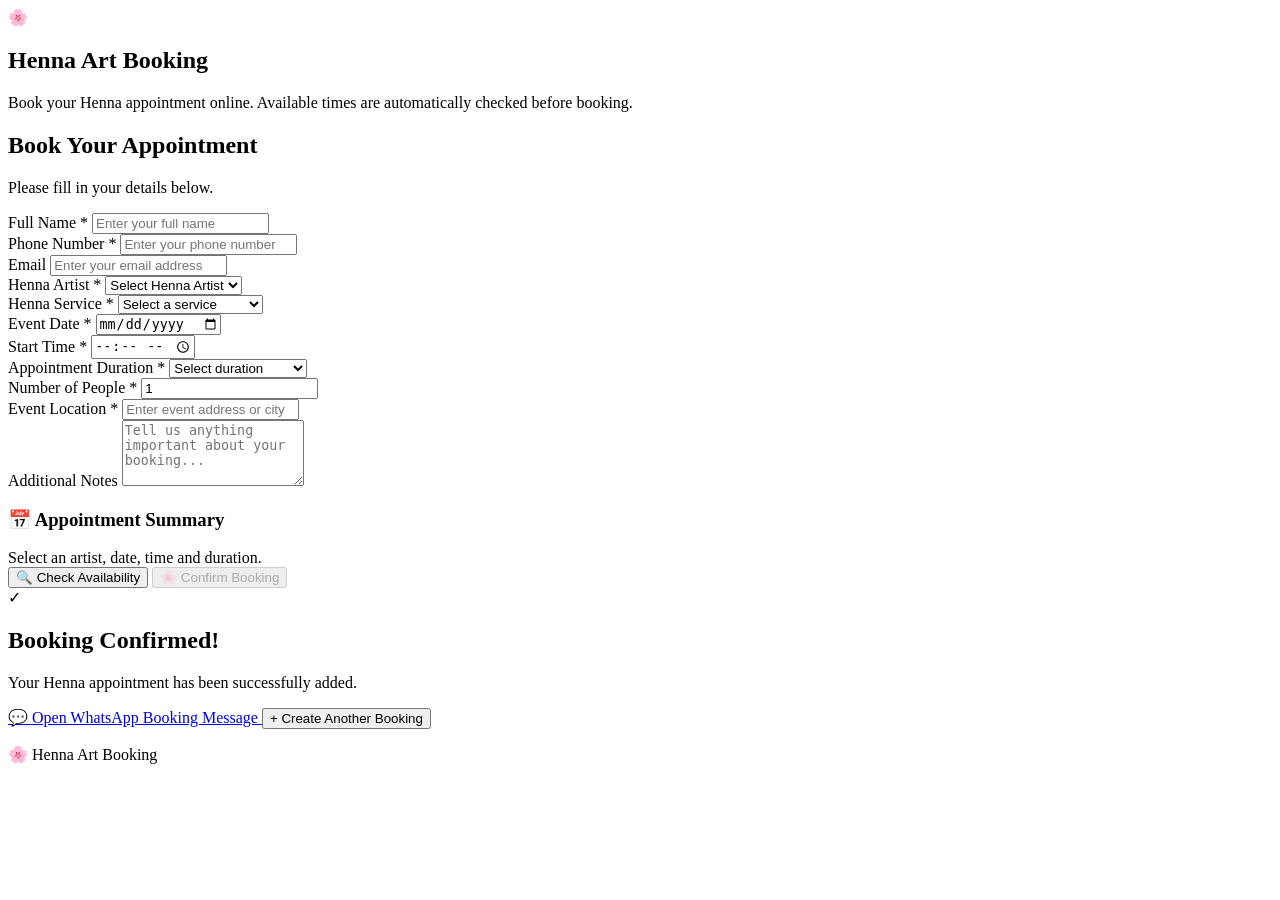
==== index.html @ d267db3a "Refactor index.html for Henna Art Booking Updated HTML structure and content for Henna Art Booking p" ====
<!doctype html>
<html lang="en">
    <head>
        <meta charset="UTF-8" />

        <meta name="viewport" content="width=device-width, initial-scale=1.0" />

        <title>Henna Art Booking</title>

        <link rel="stylesheet" href="style.css" />

        <link rel="preconnect" href="https://fonts.googleapis.com" />

        <link rel="preconnect" href="https://fonts.gstatic.com" crossorigin />

        <link
            href="https://fonts.googleapis.com/css2?family=Playfair+Display:wght@600;700&family=Poppins:wght@400;500;600;700&display=swap"
            rel="stylesheet"
        />
    </head>

    <body>
        <div class="page-background"></div>

        <main class="booking-page">
            <!-- HEADER -->
            <section class="hero">
                <div class="henna-icon">🌸</div>

                <h1>Henna Art Booking</h1>

                <p>Book your Henna appointment online. Available times are automatically checked before booking.</p>
            </section>

            <!-- BOOKING CARD -->
            <section class="booking-card">
                <div class="section-heading">
                    <h2>Book Your Appointment</h2>

                    <p>Please fill in your details below.</p>
                </div>

                <!-- STATUS MESSAGE -->
                <div id="statusMessage" class="status-message hidden"></div>

                <!-- BOOKING FORM -->
                <form id="bookingForm">
                    <!-- CUSTOMER NAME -->
                    <div class="form-group">
                        <label for="customerName"> Full Name <span>*</span> </label>

                        <input type="text" id="customerName" placeholder="Enter your full name" required />
                    </div>

                    <!-- PHONE -->
                    <div class="form-group">
                        <label for="phone"> Phone Number <span>*</span> </label>

                        <input type="tel" id="phone" placeholder="Enter your phone number" required />
                    </div>

                    <!-- EMAIL -->
                    <div class="form-group">
                        <label for="email"> Email </label>

                        <input type="email" id="email" placeholder="Enter your email address" />
                    </div>

                    <!-- ARTIST -->
                    <div class="form-group">
                        <label for="artist"> Henna Artist <span>*</span> </label>

                        <select id="artist" required>
                            <option value="">Select Henna Artist</option>

                            <option value="Nirali">Nirali</option>

                            <option value="Kaushika">Kaushika</option>
                        </select>
                    </div>

                    <!-- SERVICE -->
                    <div class="form-group">
                        <label for="service"> Henna Service <span>*</span> </label>

                        <select id="service" required>
                            <option value="">Select a service</option>

                            <option value="Bridal Henna">Bridal Henna</option>

                            <option value="Party Henna">Party Henna</option>

                            <option value="Engagement Henna">Engagement Henna</option>

                            <option value="Baby Shower Henna">Baby Shower Henna</option>

                            <option value="Festival Henna">Festival Henna</option>

                            <option value="Group Henna">Group Henna</option>

                            <option value="Other">Other</option>
                        </select>
                    </div>

                    <!-- DATE -->
                    <div class="form-group">
                        <label for="bookingDate"> Event Date <span>*</span> </label>

                        <input type="date" id="bookingDate" required />
                    </div>

                    <!-- START TIME -->
                    <div class="form-group">
                        <label for="startTime"> Start Time <span>*</span> </label>

                        <input type="time" id="startTime" required />
                    </div>

                    <!-- DURATION -->
                    <div class="form-group">
                        <label for="duration"> Appointment Duration <span>*</span> </label>

                        <select id="duration" required>
                            <option value="">Select duration</option>

                            <option value="1">1 Hour</option>

                            <option value="1.5">1 Hour 30 Minutes</option>

                            <option value="2">2 Hours</option>

                            <option value="2.5">2 Hours 30 Minutes</option>

                            <option value="3">3 Hours</option>

                            <option value="4">4 Hours</option>

                            <option value="5">5 Hours</option>

                            <option value="6">6 Hours</option>
                        </select>
                    </div>

                    <!-- NUMBER OF PEOPLE -->
                    <div class="form-group">
                        <label for="numberOfPeople"> Number of People <span>*</span> </label>

                        <input type="number" id="numberOfPeople" min="1" value="1" required />
                    </div>

                    <!-- LOCATION -->
                    <div class="form-group full-width">
                        <label for="location"> Event Location <span>*</span> </label>

                        <input type="text" id="location" placeholder="Enter event address or city" required />
                    </div>

                    <!-- NOTES -->
                    <div class="form-group full-width">
                        <label for="notes"> Additional Notes </label>

                        <textarea
                            id="notes"
                            rows="4"
                            placeholder="Tell us anything important about your booking..."
                        ></textarea>
                    </div>

                    <!-- SUMMARY -->
                    <div class="booking-summary full-width">
                        <h3>📅 Appointment Summary</h3>

                        <div id="summaryContent">Select an artist, date, time and duration.</div>
                    </div>

                    <!-- BUTTONS -->
                    <div class="button-area full-width">
                        <button type="button" id="checkAvailabilityBtn" class="secondary-button">
                            🔍 Check Availability
                        </button>

                        <button type="submit" id="confirmBookingBtn" class="primary-button" disabled>
                            🌸 Confirm Booking
                        </button>
                    </div>
                </form>
            </section>

            <!-- SUCCESS SECTION -->
            <section id="successCard" class="success-card hidden">
                <div class="success-icon">✓</div>

                <h2>Booking Confirmed!</h2>

                <p>Your Henna appointment has been successfully added.</p>

                <div id="bookingDetails" class="booking-details"></div>

                <a id="whatsappButton" href="#" target="_blank" class="whatsapp-button">
                    💬 Open WhatsApp Booking Message
                </a>

                <button id="newBookingBtn" class="secondary-button">+ Create Another Booking</button>
            </section>

            <footer>
                <p>🌸 Henna Art Booking</p>
            </footer>
        </main>

        <script src="app.js"></script>
    </body>
</html>
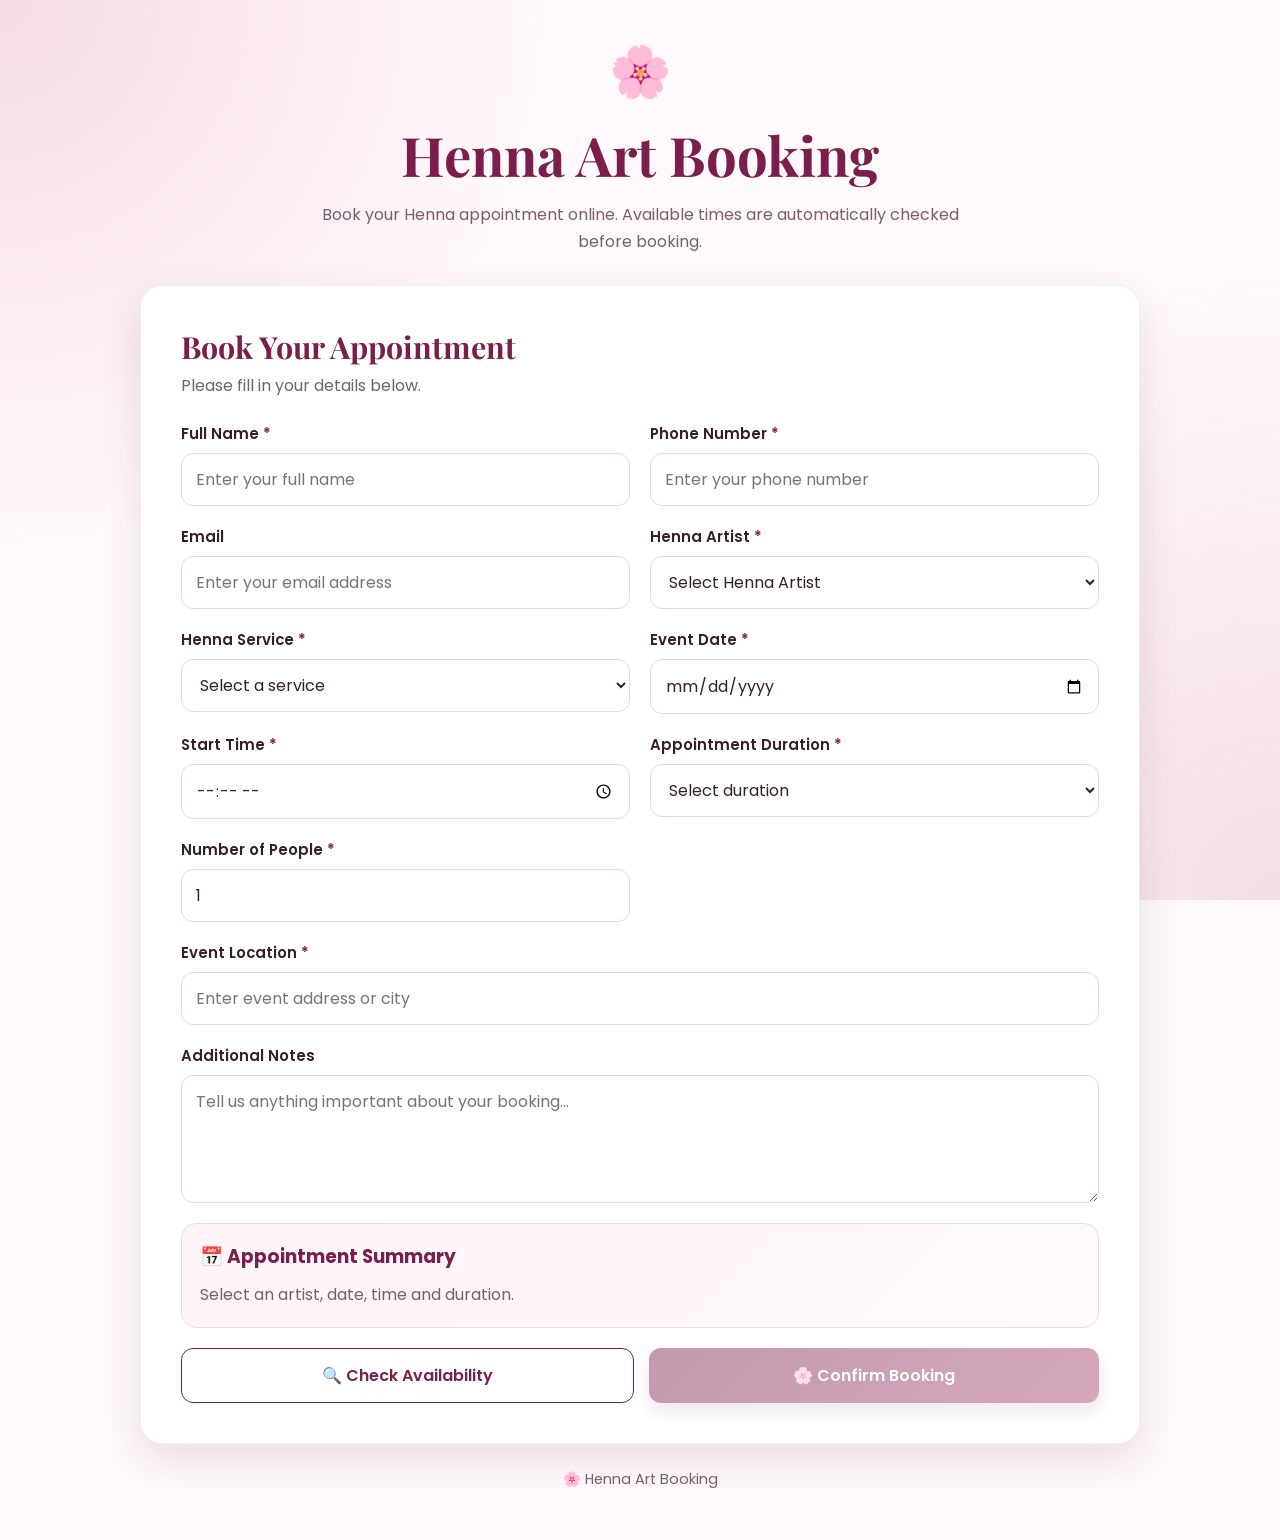
==== commit f8b04826: "Refactor index.html structure and content" ====
--- a/index.html
+++ b/index.html
@@ -1,213 +1,421 @@
+
 <!doctype html>
 <html lang="en">
-    <head>
-        <meta charset="UTF-8" />
-
-        <meta name="viewport" content="width=device-width, initial-scale=1.0" />
-
-        <title>Henna Art Booking</title>
-
-        <link rel="stylesheet" href="style.css" />
-
-        <link rel="preconnect" href="https://fonts.googleapis.com" />
-
-        <link rel="preconnect" href="https://fonts.gstatic.com" crossorigin />
-
-        <link
-            href="https://fonts.googleapis.com/css2?family=Playfair+Display:wght@600;700&family=Poppins:wght@400;500;600;700&display=swap"
-            rel="stylesheet"
-        />
-    </head>
-
-    <body>
-        <div class="page-background"></div>
-
-        <main class="booking-page">
-            <!-- HEADER -->
-            <section class="hero">
-                <div class="henna-icon">🌸</div>
-
-                <h1>Henna Art Booking</h1>
-
-                <p>Book your Henna appointment online. Available times are automatically checked before booking.</p>
-            </section>
-
-            <!-- BOOKING CARD -->
-            <section class="booking-card">
-                <div class="section-heading">
-                    <h2>Book Your Appointment</h2>
-
-                    <p>Please fill in your details below.</p>
+
+<head>
+    <meta charset="UTF-8">
+
+    <meta name="viewport"
+          content="width=device-width, initial-scale=1.0">
+
+    <title>Henna Art Booking</title>
+
+    <link rel="preconnect"
+          href="https://fonts.googleapis.com">
+
+    <link rel="preconnect"
+          href="https://fonts.gstatic.com"
+          crossorigin>
+
+    <link
+        href="https://fonts.googleapis.com/css2?family=Playfair+Display:wght@600;700&family=Poppins:wght@400;500;600;700&display=swap"
+        rel="stylesheet">
+
+    <link rel="stylesheet" href="style.css">
+</head>
+
+<body>
+
+<div class="page-background"></div>
+
+<main class="booking-page">
+
+    <!-- HEADER -->
+    <section class="hero">
+
+        <div class="henna-icon">🌸</div>
+
+        <h1>Henna Art Booking</h1>
+
+        <p>
+            Book your Henna appointment online.
+            Available times are automatically checked before booking.
+        </p>
+
+    </section>
+
+
+    <!-- BOOKING CARD -->
+    <section class="booking-card">
+
+        <div class="section-heading">
+
+            <h2>Book Your Appointment</h2>
+
+            <p>Please fill in your details below.</p>
+
+        </div>
+
+
+        <!-- STATUS -->
+        <div id="statusMessage"
+             class="status-message hidden">
+        </div>
+
+
+        <!-- BOOKING FORM -->
+        <form id="bookingForm">
+
+            <!-- CUSTOMER -->
+            <div class="form-group">
+
+                <label for="customerName">
+                    Full Name <span>*</span>
+                </label>
+
+                <input
+                    type="text"
+                    id="customerName"
+                    placeholder="Enter your full name"
+                    required>
+
+            </div>
+
+
+            <!-- PHONE -->
+            <div class="form-group">
+
+                <label for="phone">
+                    Phone Number <span>*</span>
+                </label>
+
+                <input
+                    type="tel"
+                    id="phone"
+                    placeholder="Enter your phone number"
+                    required>
+
+            </div>
+
+
+            <!-- EMAIL -->
+            <div class="form-group">
+
+                <label for="email">
+                    Email
+                </label>
+
+                <input
+                    type="email"
+                    id="email"
+                    placeholder="Enter your email address">
+
+            </div>
+
+
+            <!-- ARTIST -->
+            <div class="form-group">
+
+                <label for="artist">
+                    Henna Artist <span>*</span>
+                </label>
+
+                <select id="artist" required>
+
+                    <option value="">
+                        Select Henna Artist
+                    </option>
+
+                    <option value="Nirali">
+                        Nirali
+                    </option>
+
+                    <option value="Kaushika">
+                        Kaushika
+                    </option>
+
+                </select>
+
+            </div>
+
+
+            <!-- SERVICE -->
+            <div class="form-group">
+
+                <label for="service">
+                    Henna Service <span>*</span>
+                </label>
+
+                <select id="service" required>
+
+                    <option value="">
+                        Select a service
+                    </option>
+
+                    <option value="Bridal Henna">
+                        Bridal Henna
+                    </option>
+
+                    <option value="Party Henna">
+                        Party Henna
+                    </option>
+
+                    <option value="Engagement Henna">
+                        Engagement Henna
+                    </option>
+
+                    <option value="Baby Shower Henna">
+                        Baby Shower Henna
+                    </option>
+
+                    <option value="Festival Henna">
+                        Festival Henna
+                    </option>
+
+                    <option value="Group Henna">
+                        Group Henna
+                    </option>
+
+                    <option value="Other">
+                        Other
+                    </option>
+
+                </select>
+
+            </div>
+
+
+            <!-- DATE -->
+            <div class="form-group">
+
+                <label for="bookingDate">
+                    Event Date <span>*</span>
+                </label>
+
+                <input
+                    type="date"
+                    id="bookingDate"
+                    required>
+
+            </div>
+
+
+            <!-- START TIME -->
+            <div class="form-group">
+
+                <label for="startTime">
+                    Start Time <span>*</span>
+                </label>
+
+                <input
+                    type="time"
+                    id="startTime"
+                    required>
+
+            </div>
+
+
+            <!-- DURATION -->
+            <div class="form-group">
+
+                <label for="duration">
+                    Appointment Duration <span>*</span>
+                </label>
+
+                <select id="duration" required>
+
+                    <option value="">
+                        Select duration
+                    </option>
+
+                    <option value="1">
+                        1 Hour
+                    </option>
+
+                    <option value="1.5">
+                        1 Hour 30 Minutes
+                    </option>
+
+                    <option value="2">
+                        2 Hours
+                    </option>
+
+                    <option value="2.5">
+                        2 Hours 30 Minutes
+                    </option>
+
+                    <option value="3">
+                        3 Hours
+                    </option>
+
+                    <option value="4">
+                        4 Hours
+                    </option>
+
+                    <option value="5">
+                        5 Hours
+                    </option>
+
+                    <option value="6">
+                        6 Hours
+                    </option>
+
+                </select>
+
+            </div>
+
+
+            <!-- PEOPLE -->
+            <div class="form-group">
+
+                <label for="numberOfPeople">
+                    Number of People <span>*</span>
+                </label>
+
+                <input
+                    type="number"
+                    id="numberOfPeople"
+                    min="1"
+                    value="1"
+                    required>
+
+            </div>
+
+
+            <!-- LOCATION -->
+            <div class="form-group full-width">
+
+                <label for="location">
+                    Event Location <span>*</span>
+                </label>
+
+                <input
+                    type="text"
+                    id="location"
+                    placeholder="Enter event address or city"
+                    required>
+
+            </div>
+
+
+            <!-- NOTES -->
+            <div class="form-group full-width">
+
+                <label for="notes">
+                    Additional Notes
+                </label>
+
+                <textarea
+                    id="notes"
+                    rows="4"
+                    placeholder="Tell us anything important about your booking..."></textarea>
+
+            </div>
+
+
+            <!-- SUMMARY -->
+            <div class="booking-summary full-width">
+
+                <h3>
+                    📅 Appointment Summary
+                </h3>
+
+                <div id="summaryContent">
+                    Select an artist, date, time and duration.
                 </div>
 
-                <!-- STATUS MESSAGE -->
-                <div id="statusMessage" class="status-message hidden"></div>
-
-                <!-- BOOKING FORM -->
-                <form id="bookingForm">
-                    <!-- CUSTOMER NAME -->
-                    <div class="form-group">
-                        <label for="customerName"> Full Name <span>*</span> </label>
-
-                        <input type="text" id="customerName" placeholder="Enter your full name" required />
-                    </div>
-
-                    <!-- PHONE -->
-                    <div class="form-group">
-                        <label for="phone"> Phone Number <span>*</span> </label>
-
-                        <input type="tel" id="phone" placeholder="Enter your phone number" required />
-                    </div>
-
-                    <!-- EMAIL -->
-                    <div class="form-group">
-                        <label for="email"> Email </label>
-
-                        <input type="email" id="email" placeholder="Enter your email address" />
-                    </div>
-
-                    <!-- ARTIST -->
-                    <div class="form-group">
-                        <label for="artist"> Henna Artist <span>*</span> </label>
-
-                        <select id="artist" required>
-                            <option value="">Select Henna Artist</option>
-
-                            <option value="Nirali">Nirali</option>
-
-                            <option value="Kaushika">Kaushika</option>
-                        </select>
-                    </div>
-
-                    <!-- SERVICE -->
-                    <div class="form-group">
-                        <label for="service"> Henna Service <span>*</span> </label>
-
-                        <select id="service" required>
-                            <option value="">Select a service</option>
-
-                            <option value="Bridal Henna">Bridal Henna</option>
-
-                            <option value="Party Henna">Party Henna</option>
-
-                            <option value="Engagement Henna">Engagement Henna</option>
-
-                            <option value="Baby Shower Henna">Baby Shower Henna</option>
-
-                            <option value="Festival Henna">Festival Henna</option>
-
-                            <option value="Group Henna">Group Henna</option>
-
-                            <option value="Other">Other</option>
-                        </select>
-                    </div>
-
-                    <!-- DATE -->
-                    <div class="form-group">
-                        <label for="bookingDate"> Event Date <span>*</span> </label>
-
-                        <input type="date" id="bookingDate" required />
-                    </div>
-
-                    <!-- START TIME -->
-                    <div class="form-group">
-                        <label for="startTime"> Start Time <span>*</span> </label>
-
-                        <input type="time" id="startTime" required />
-                    </div>
-
-                    <!-- DURATION -->
-                    <div class="form-group">
-                        <label for="duration"> Appointment Duration <span>*</span> </label>
-
-                        <select id="duration" required>
-                            <option value="">Select duration</option>
-
-                            <option value="1">1 Hour</option>
-
-                            <option value="1.5">1 Hour 30 Minutes</option>
-
-                            <option value="2">2 Hours</option>
-
-                            <option value="2.5">2 Hours 30 Minutes</option>
-
-                            <option value="3">3 Hours</option>
-
-                            <option value="4">4 Hours</option>
-
-                            <option value="5">5 Hours</option>
-
-                            <option value="6">6 Hours</option>
-                        </select>
-                    </div>
-
-                    <!-- NUMBER OF PEOPLE -->
-                    <div class="form-group">
-                        <label for="numberOfPeople"> Number of People <span>*</span> </label>
-
-                        <input type="number" id="numberOfPeople" min="1" value="1" required />
-                    </div>
-
-                    <!-- LOCATION -->
-                    <div class="form-group full-width">
-                        <label for="location"> Event Location <span>*</span> </label>
-
-                        <input type="text" id="location" placeholder="Enter event address or city" required />
-                    </div>
-
-                    <!-- NOTES -->
-                    <div class="form-group full-width">
-                        <label for="notes"> Additional Notes </label>
-
-                        <textarea
-                            id="notes"
-                            rows="4"
-                            placeholder="Tell us anything important about your booking..."
-                        ></textarea>
-                    </div>
-
-                    <!-- SUMMARY -->
-                    <div class="booking-summary full-width">
-                        <h3>📅 Appointment Summary</h3>
-
-                        <div id="summaryContent">Select an artist, date, time and duration.</div>
-                    </div>
-
-                    <!-- BUTTONS -->
-                    <div class="button-area full-width">
-                        <button type="button" id="checkAvailabilityBtn" class="secondary-button">
-                            🔍 Check Availability
-                        </button>
-
-                        <button type="submit" id="confirmBookingBtn" class="primary-button" disabled>
-                            🌸 Confirm Booking
-                        </button>
-                    </div>
-                </form>
-            </section>
-
-            <!-- SUCCESS SECTION -->
-            <section id="successCard" class="success-card hidden">
-                <div class="success-icon">✓</div>
-
-                <h2>Booking Confirmed!</h2>
-
-                <p>Your Henna appointment has been successfully added.</p>
-
-                <div id="bookingDetails" class="booking-details"></div>
-
-                <a id="whatsappButton" href="#" target="_blank" class="whatsapp-button">
-                    💬 Open WhatsApp Booking Message
-                </a>
-
-                <button id="newBookingBtn" class="secondary-button">+ Create Another Booking</button>
-            </section>
-
-            <footer>
-                <p>🌸 Henna Art Booking</p>
-            </footer>
-        </main>
-
-        <script src="app.js"></script>
-    </body>
+            </div>
+
+
+            <!-- BUTTONS -->
+            <div class="button-area full-width">
+
+                <button
+                    type="button"
+                    id="checkAvailabilityBtn"
+                    class="secondary-button">
+
+                    🔍 Check Availability
+
+                </button>
+
+
+                <button
+                    type="submit"
+                    id="confirmBookingBtn"
+                    class="primary-button"
+                    disabled>
+
+                    🌸 Confirm Booking
+
+                </button>
+
+            </div>
+
+        </form>
+
+    </section>
+
+
+    <!-- SUCCESS -->
+    <section
+        id="successCard"
+        class="success-card hidden">
+
+        <div class="success-icon">
+            ✓
+        </div>
+
+        <h2>
+            Booking Confirmed!
+        </h2>
+
+        <p>
+            Your Henna appointment has been successfully added.
+        </p>
+
+
+        <div
+            id="bookingDetails"
+            class="booking-details">
+        </div>
+
+
+        <a
+            id="whatsappButton"
+            href="#"
+            target="_blank"
+            rel="noopener"
+            class="whatsapp-button">
+
+            💬 Open WhatsApp Booking Message
+
+        </a>
+
+
+        <button
+            id="newBookingBtn"
+            class="secondary-button">
+
+            + Create Another Booking
+
+        </button>
+
+    </section>
+
+
+    <footer>
+
+        <p>
+            🌸 Henna Art Booking
+        </p>
+
+    </footer>
+
+</main>
+
+
+<script src="app.js"></script>
+
+</body>
 </html>
--- a/style.css
+++ b/style.css
@@ -0,0 +1,421 @@
+/* =========================================
+   GLOBAL
+========================================= */
+
+:root {
+    --primary: #7a1f4b;
+    --primary-dark: #571231;
+    --secondary: #c57a9b;
+    --accent: #f3d6e2;
+    --light: #fff9fb;
+    --white: #ffffff;
+    --text: #35202a;
+    --muted: #74616a;
+    --border: #ead8e0;
+    --success: #287a4d;
+    --success-bg: #e8f7ee;
+    --error: #b3261e;
+    --error-bg: #fdecea;
+    --shadow: 0 15px 40px rgba(80, 25, 50, 0.12);
+}
+
+
+* {
+    box-sizing: border-box;
+    margin: 0;
+    padding: 0;
+}
+
+
+body {
+    min-height: 100vh;
+    font-family: "Poppins", sans-serif;
+    color: var(--text);
+    background: var(--light);
+}
+
+
+.page-background {
+    position: fixed;
+    inset: 0;
+    z-index: -1;
+    background:
+        radial-gradient(
+            circle at top left,
+            rgba(243, 214, 226, 0.8),
+            transparent 35%
+        ),
+        radial-gradient(
+            circle at bottom right,
+            rgba(197, 122, 155, 0.2),
+            transparent 40%
+        );
+}
+
+
+.booking-page {
+    width: min(100% - 30px, 1000px);
+    margin: 0 auto;
+    padding: 35px 0 50px;
+}
+
+
+/* =========================================
+   HERO
+========================================= */
+
+.hero {
+    text-align: center;
+    margin-bottom: 30px;
+}
+
+
+.henna-icon {
+    font-size: 50px;
+    margin-bottom: 8px;
+}
+
+
+.hero h1 {
+    font-family: "Playfair Display", serif;
+    color: var(--primary);
+    font-size: clamp(2rem, 5vw, 3.4rem);
+    margin-bottom: 10px;
+}
+
+
+.hero p {
+    max-width: 650px;
+    margin: auto;
+    color: var(--muted);
+    line-height: 1.7;
+}
+
+
+/* =========================================
+   MAIN CARD
+========================================= */
+
+.booking-card,
+.success-card {
+    background: var(--white);
+    border-radius: 22px;
+    padding: clamp(20px, 4vw, 40px);
+    box-shadow: var(--shadow);
+    border: 1px solid rgba(122, 31, 75, 0.08);
+}
+
+
+.section-heading {
+    margin-bottom: 25px;
+}
+
+
+.section-heading h2 {
+    font-family: "Playfair Display", serif;
+    font-size: 1.9rem;
+    color: var(--primary);
+    margin-bottom: 6px;
+}
+
+
+.section-heading p {
+    color: var(--muted);
+}
+
+
+/* =========================================
+   FORM
+========================================= */
+
+#bookingForm {
+    display: grid;
+    grid-template-columns: repeat(2, minmax(0, 1fr));
+    gap: 20px;
+}
+
+
+.form-group {
+    display: flex;
+    flex-direction: column;
+}
+
+
+.full-width {
+    grid-column: 1 / -1;
+}
+
+
+label {
+    font-weight: 600;
+    margin-bottom: 8px;
+    font-size: 0.93rem;
+}
+
+
+label span {
+    color: var(--primary);
+}
+
+
+input,
+select,
+textarea {
+    width: 100%;
+    border: 1px solid var(--border);
+    border-radius: 12px;
+    padding: 13px 14px;
+    font: inherit;
+    color: var(--text);
+    background: #fff;
+    outline: none;
+    transition: 0.2s ease;
+}
+
+
+textarea {
+    resize: vertical;
+}
+
+
+input:focus,
+select:focus,
+textarea:focus {
+    border-color: var(--primary);
+    box-shadow: 0 0 0 4px rgba(122, 31, 75, 0.1);
+}
+
+
+/* =========================================
+   SUMMARY
+========================================= */
+
+.booking-summary {
+    background: linear-gradient(
+        135deg,
+        #fff4f8,
+        #fffafa
+    );
+    border: 1px solid var(--accent);
+    border-radius: 15px;
+    padding: 18px;
+}
+
+
+.booking-summary h3 {
+    color: var(--primary);
+    margin-bottom: 10px;
+}
+
+
+#summaryContent {
+    color: var(--muted);
+    line-height: 1.7;
+}
+
+
+/* =========================================
+   BUTTONS
+========================================= */
+
+.button-area {
+    display: flex;
+    gap: 15px;
+    flex-wrap: wrap;
+}
+
+
+button,
+.whatsapp-button {
+    border: none;
+    border-radius: 12px;
+    padding: 14px 20px;
+    font: inherit;
+    font-weight: 600;
+    cursor: pointer;
+    text-decoration: none;
+    text-align: center;
+    transition:
+        transform 0.2s ease,
+        box-shadow 0.2s ease,
+        opacity 0.2s ease;
+}
+
+
+button:hover,
+.whatsapp-button:hover {
+    transform: translateY(-2px);
+}
+
+
+.primary-button {
+    flex: 1;
+    min-width: 220px;
+    color: white;
+    background: linear-gradient(
+        135deg,
+        var(--primary),
+        #a33d6d
+    );
+    box-shadow: 0 8px 18px rgba(122, 31, 75, 0.25);
+}
+
+
+.primary-button:disabled {
+    opacity: 0.45;
+    cursor: not-allowed;
+    transform: none;
+}
+
+
+.secondary-button {
+    flex: 1;
+    min-width: 220px;
+    color: var(--primary);
+    background: #fff;
+    border: 1px solid var(--primary);
+}
+
+
+.whatsapp-button {
+    display: block;
+    margin-top: 20px;
+    color: white;
+    background: #25d366;
+}
+
+
+/* =========================================
+   STATUS
+========================================= */
+
+.status-message {
+    margin-bottom: 20px;
+    padding: 14px 16px;
+    border-radius: 12px;
+    font-weight: 500;
+}
+
+
+.status-message.success {
+    background: var(--success-bg);
+    color: var(--success);
+    border: 1px solid rgba(40, 122, 77, 0.2);
+}
+
+
+.status-message.error {
+    background: var(--error-bg);
+    color: var(--error);
+    border: 1px solid rgba(179, 38, 30, 0.2);
+}
+
+
+.status-message.loading {
+    background: #fff8dc;
+    color: #7b5c00;
+}
+
+
+/* =========================================
+   SUCCESS CARD
+========================================= */
+
+.success-card {
+    margin-top: 30px;
+    text-align: center;
+}
+
+
+.success-icon {
+    width: 70px;
+    height: 70px;
+    margin: 0 auto 15px;
+    display: grid;
+    place-items: center;
+    border-radius: 50%;
+    background: var(--success-bg);
+    color: var(--success);
+    font-size: 2rem;
+    font-weight: 700;
+}
+
+
+.success-card h2 {
+    color: var(--success);
+    margin-bottom: 8px;
+}
+
+
+.success-card > p {
+    color: var(--muted);
+}
+
+
+.booking-details {
+    margin-top: 22px;
+    padding: 20px;
+    border-radius: 15px;
+    background: #fff9fb;
+    text-align: left;
+    line-height: 1.9;
+}
+
+
+/* =========================================
+   UTILITIES
+========================================= */
+
+.hidden {
+    display: none !important;
+}
+
+
+footer {
+    text-align: center;
+    margin-top: 25px;
+    color: var(--muted);
+    font-size: 0.9rem;
+}
+
+
+/* =========================================
+   MOBILE
+========================================= */
+
+@media (max-width: 700px) {
+
+    .booking-page {
+        width: min(100% - 20px, 1000px);
+        padding-top: 20px;
+    }
+
+
+    #bookingForm {
+        grid-template-columns: 1fr;
+    }
+
+
+    .full-width {
+        grid-column: auto;
+    }
+
+
+    .button-area {
+        flex-direction: column;
+    }
+
+
+    .primary-button,
+    .secondary-button {
+        width: 100%;
+    }
+
+
+    .booking-card,
+    .success-card {
+        border-radius: 16px;
+        padding: 20px;
+    }
+
+}
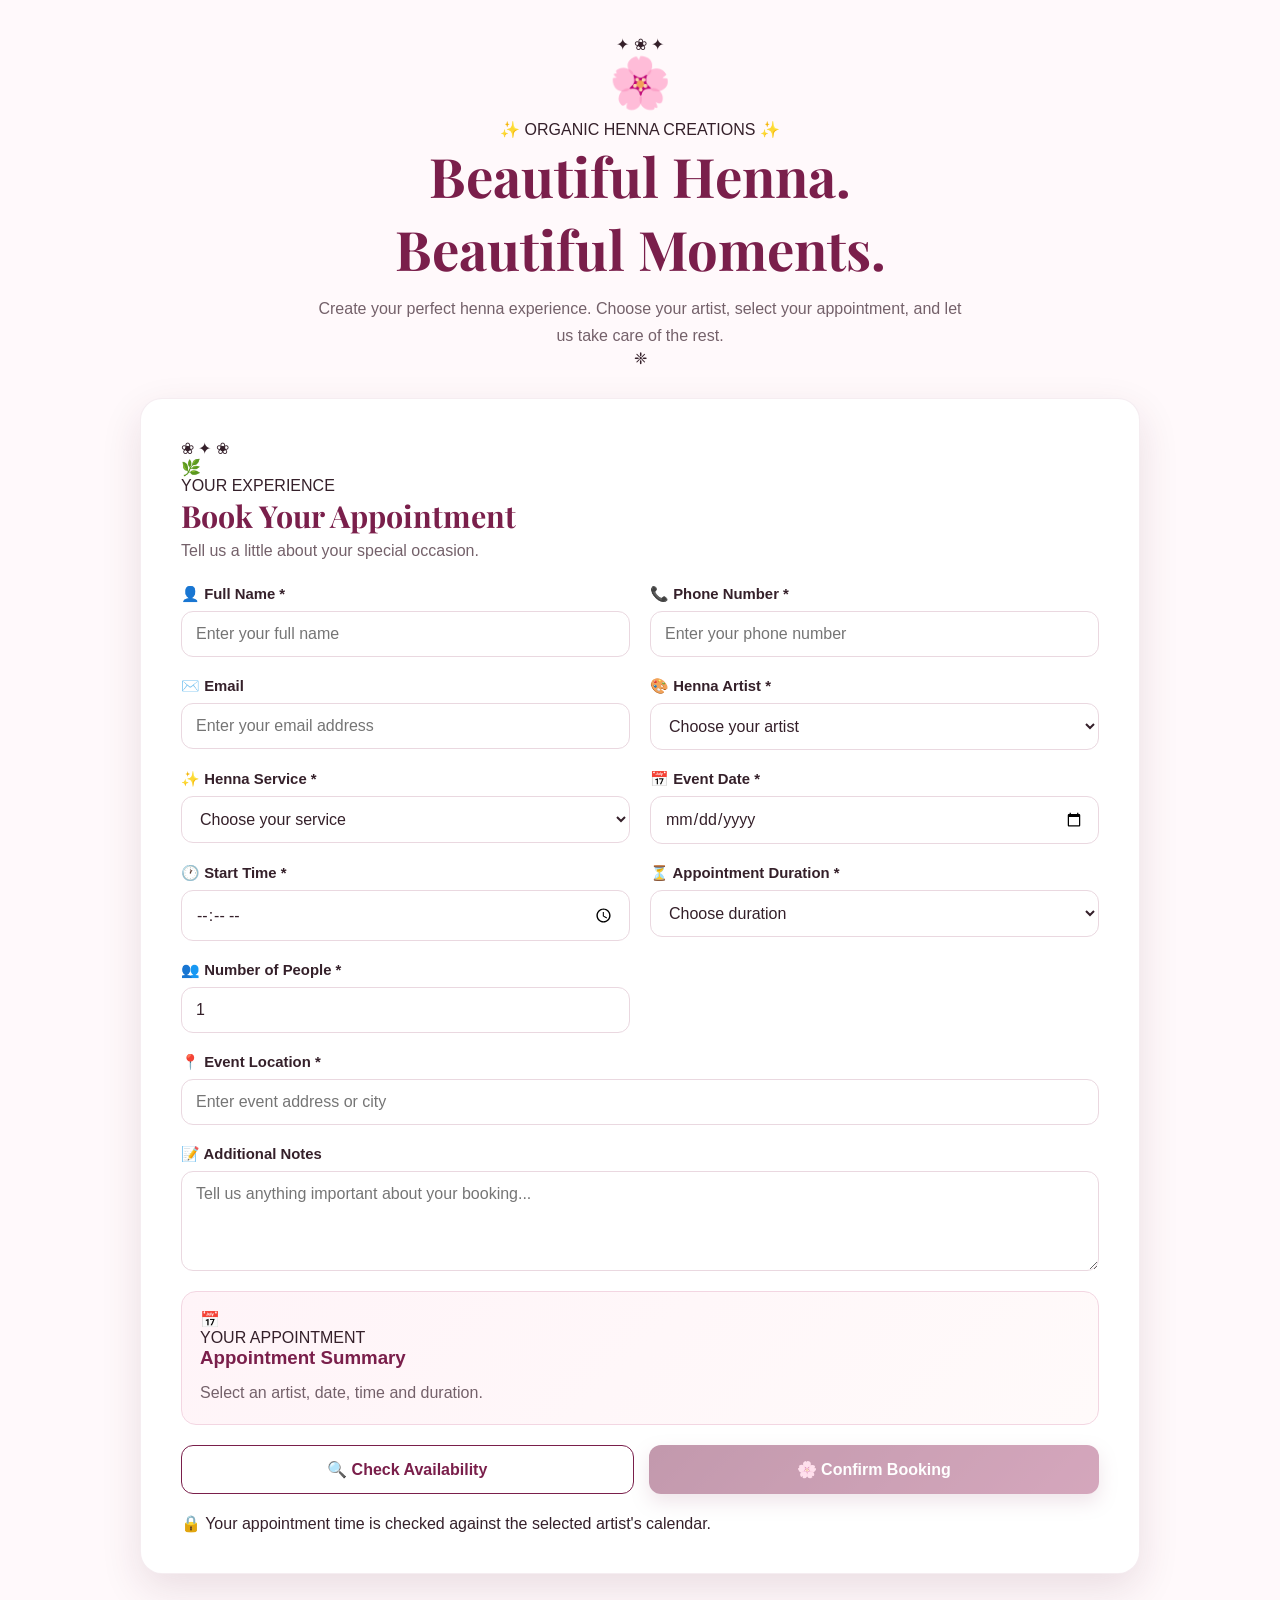
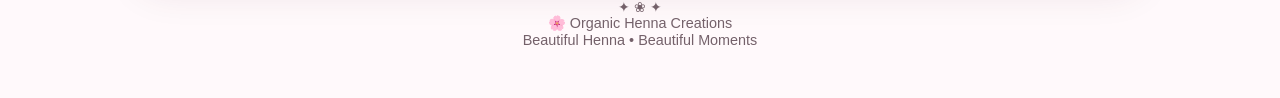
==== commit cdbfa774: "Refactor booking form and hero section in index.html Updated various sections of the booking form an" ====
--- a/index.html
+++ b/index.html
@@ -1,4 +1,3 @@
-
 <!doctype html>
 <html lang="en">
 
@@ -18,59 +17,133 @@
           crossorigin>
 
     <link
-        href="https://fonts.googleapis.com/css2?family=Playfair+Display:wght@600;700&family=Poppins:wght@400;500;600;700&display=swap"
+        href="https://fonts.googleapis.com/css2?family=DM+Sans:wght@400;500;600;700&family=Playfair+Display:wght@600;700&display=swap"
         rel="stylesheet">
 
     <link rel="stylesheet" href="style.css">
 </head>
 
+
 <body>
 
-<div class="page-background"></div>
+<!-- =========================================
+     DECORATIVE BACKGROUND
+========================================= -->
+
+<div class="background-decoration decoration-one"></div>
+<div class="background-decoration decoration-two"></div>
+<div class="background-decoration decoration-three"></div>
+
 
 <main class="booking-page">
 
-    <!-- HEADER -->
+
+    <!-- =========================================
+         HERO
+    ========================================= -->
+
     <section class="hero">
 
-        <div class="henna-icon">🌸</div>
-
-        <h1>Henna Art Booking</h1>
+        <div class="hero-floral">
+            <span>✦</span>
+            <span>❀</span>
+            <span>✦</span>
+        </div>
+
+        <div class="henna-icon">
+            🌸
+        </div>
+
+        <div class="hero-label">
+            ✨ ORGANIC HENNA CREATIONS ✨
+        </div>
+
+        <h1>
+            Beautiful Henna.<br>
+            Beautiful Moments.
+        </h1>
 
         <p>
-            Book your Henna appointment online.
-            Available times are automatically checked before booking.
+            Create your perfect henna experience.
+            Choose your artist, select your appointment,
+            and let us take care of the rest.
         </p>
 
+        <div class="hero-divider">
+            <span></span>
+            ❈
+            <span></span>
+        </div>
+
     </section>
 
 
-    <!-- BOOKING CARD -->
+    <!-- =========================================
+         BOOKING CARD
+    ========================================= -->
+
     <section class="booking-card">
 
+
+        <!-- TOP DECORATION -->
+
+        <div class="card-top-decoration">
+            <span>❀</span>
+            <span>✦</span>
+            <span>❀</span>
+        </div>
+
+
+        <!-- HEADING -->
+
         <div class="section-heading">
 
-            <h2>Book Your Appointment</h2>
-
-            <p>Please fill in your details below.</p>
+            <div class="heading-icon">
+                🌿
+            </div>
+
+            <div>
+
+                <div class="small-heading">
+                    YOUR EXPERIENCE
+                </div>
+
+                <h2>
+                    Book Your Appointment
+                </h2>
+
+                <p>
+                    Tell us a little about your special occasion.
+                </p>
+
+            </div>
 
         </div>
 
 
         <!-- STATUS -->
-        <div id="statusMessage"
-             class="status-message hidden">
-        </div>
-
-
-        <!-- BOOKING FORM -->
+
+        <div
+            id="statusMessage"
+            class="status-message hidden">
+        </div>
+
+
+        <!-- =========================================
+             FORM
+        ========================================= -->
+
         <form id="bookingForm">
 
+
             <!-- CUSTOMER -->
+
             <div class="form-group">
 
                 <label for="customerName">
-                    Full Name <span>*</span>
+                    <span class="label-icon">👤</span>
+                    Full Name
+                    <b>*</b>
                 </label>
 
                 <input
@@ -83,10 +156,13 @@
 
 
             <!-- PHONE -->
+
             <div class="form-group">
 
                 <label for="phone">
-                    Phone Number <span>*</span>
+                    <span class="label-icon">📞</span>
+                    Phone Number
+                    <b>*</b>
                 </label>
 
                 <input
@@ -99,9 +175,11 @@
 
 
             <!-- EMAIL -->
+
             <div class="form-group">
 
                 <label for="email">
+                    <span class="label-icon">✉️</span>
                     Email
                 </label>
 
@@ -114,82 +192,103 @@
 
 
             <!-- ARTIST -->
+
             <div class="form-group">
 
                 <label for="artist">
-                    Henna Artist <span>*</span>
-                </label>
-
-                <select id="artist" required>
-
-                    <option value="">
-                        Select Henna Artist
-                    </option>
-
-                    <option value="Nirali">
-                        Nirali
-                    </option>
-
-                    <option value="Kaushika">
-                        Kaushika
-                    </option>
-
-                </select>
+                    <span class="label-icon">🎨</span>
+                    Henna Artist
+                    <b>*</b>
+                </label>
+
+                <div class="select-wrapper">
+
+                    <select
+                        id="artist"
+                        required>
+
+                        <option value="">
+                            Choose your artist
+                        </option>
+
+                        <option value="Nirali">
+                            🌸 Nirali
+                        </option>
+
+                        <option value="Kaushika">
+                            🌺 Kaushika
+                        </option>
+
+                    </select>
+
+                </div>
 
             </div>
 
 
             <!-- SERVICE -->
+
             <div class="form-group">
 
                 <label for="service">
-                    Henna Service <span>*</span>
-                </label>
-
-                <select id="service" required>
-
-                    <option value="">
-                        Select a service
-                    </option>
-
-                    <option value="Bridal Henna">
-                        Bridal Henna
-                    </option>
-
-                    <option value="Party Henna">
-                        Party Henna
-                    </option>
-
-                    <option value="Engagement Henna">
-                        Engagement Henna
-                    </option>
-
-                    <option value="Baby Shower Henna">
-                        Baby Shower Henna
-                    </option>
-
-                    <option value="Festival Henna">
-                        Festival Henna
-                    </option>
-
-                    <option value="Group Henna">
-                        Group Henna
-                    </option>
-
-                    <option value="Other">
-                        Other
-                    </option>
-
-                </select>
+                    <span class="label-icon">✨</span>
+                    Henna Service
+                    <b>*</b>
+                </label>
+
+                <div class="select-wrapper">
+
+                    <select
+                        id="service"
+                        required>
+
+                        <option value="">
+                            Choose your service
+                        </option>
+
+                        <option value="Bridal Henna">
+                            Bridal Henna
+                        </option>
+
+                        <option value="Party Henna">
+                            Party Henna
+                        </option>
+
+                        <option value="Engagement Henna">
+                            Engagement Henna
+                        </option>
+
+                        <option value="Baby Shower Henna">
+                            Baby Shower Henna
+                        </option>
+
+                        <option value="Festival Henna">
+                            Festival Henna
+                        </option>
+
+                        <option value="Group Henna">
+                            Group Henna
+                        </option>
+
+                        <option value="Other">
+                            Other
+                        </option>
+
+                    </select>
+
+                </div>
 
             </div>
 
 
             <!-- DATE -->
+
             <div class="form-group">
 
                 <label for="bookingDate">
-                    Event Date <span>*</span>
+                    <span class="label-icon">📅</span>
+                    Event Date
+                    <b>*</b>
                 </label>
 
                 <input
@@ -201,10 +300,13 @@
 
 
             <!-- START TIME -->
+
             <div class="form-group">
 
                 <label for="startTime">
-                    Start Time <span>*</span>
+                    <span class="label-icon">🕐</span>
+                    Start Time
+                    <b>*</b>
                 </label>
 
                 <input
@@ -216,60 +318,72 @@
 
 
             <!-- DURATION -->
+
             <div class="form-group">
 
                 <label for="duration">
-                    Appointment Duration <span>*</span>
-                </label>
-
-                <select id="duration" required>
-
-                    <option value="">
-                        Select duration
-                    </option>
-
-                    <option value="1">
-                        1 Hour
-                    </option>
-
-                    <option value="1.5">
-                        1 Hour 30 Minutes
-                    </option>
-
-                    <option value="2">
-                        2 Hours
-                    </option>
-
-                    <option value="2.5">
-                        2 Hours 30 Minutes
-                    </option>
-
-                    <option value="3">
-                        3 Hours
-                    </option>
-
-                    <option value="4">
-                        4 Hours
-                    </option>
-
-                    <option value="5">
-                        5 Hours
-                    </option>
-
-                    <option value="6">
-                        6 Hours
-                    </option>
-
-                </select>
+                    <span class="label-icon">⏳</span>
+                    Appointment Duration
+                    <b>*</b>
+                </label>
+
+                <div class="select-wrapper">
+
+                    <select
+                        id="duration"
+                        required>
+
+                        <option value="">
+                            Choose duration
+                        </option>
+
+                        <option value="1">
+                            1 Hour
+                        </option>
+
+                        <option value="1.5">
+                            1 Hour 30 Minutes
+                        </option>
+
+                        <option value="2">
+                            2 Hours
+                        </option>
+
+                        <option value="2.5">
+                            2 Hours 30 Minutes
+                        </option>
+
+                        <option value="3">
+                            3 Hours
+                        </option>
+
+                        <option value="4">
+                            4 Hours
+                        </option>
+
+                        <option value="5">
+                            5 Hours
+                        </option>
+
+                        <option value="6">
+                            6 Hours
+                        </option>
+
+                    </select>
+
+                </div>
 
             </div>
 
 
             <!-- PEOPLE -->
+
             <div class="form-group">
 
                 <label for="numberOfPeople">
-                    Number of People <span>*</span>
+                    <span class="label-icon">👥</span>
+                    Number of People
+                    <b>*</b>
                 </label>
 
                 <input
@@ -283,10 +397,13 @@
 
 
             <!-- LOCATION -->
+
             <div class="form-group full-width">
 
                 <label for="location">
-                    Event Location <span>*</span>
+                    <span class="label-icon">📍</span>
+                    Event Location
+                    <b>*</b>
                 </label>
 
                 <input
@@ -299,9 +416,11 @@
 
 
             <!-- NOTES -->
+
             <div class="form-group full-width">
 
                 <label for="notes">
+                    <span class="label-icon">📝</span>
                     Additional Notes
                 </label>
 
@@ -313,21 +432,48 @@
             </div>
 
 
-            <!-- SUMMARY -->
+            <!-- =========================================
+                 SUMMARY
+            ========================================= -->
+
             <div class="booking-summary full-width">
 
-                <h3>
-                    📅 Appointment Summary
-                </h3>
-
-                <div id="summaryContent">
+                <div class="summary-header">
+
+                    <div class="summary-icon">
+                        📅
+                    </div>
+
+                    <div>
+
+                        <div class="summary-label">
+                            YOUR APPOINTMENT
+                        </div>
+
+                        <h3>
+                            Appointment Summary
+                        </h3>
+
+                    </div>
+
+                </div>
+
+
+                <div
+                    id="summaryContent"
+                    class="summary-content">
+
                     Select an artist, date, time and duration.
+
                 </div>
 
             </div>
 
 
-            <!-- BUTTONS -->
+            <!-- =========================================
+                 BUTTONS
+            ========================================= -->
+
             <div class="button-area full-width">
 
                 <button
@@ -335,7 +481,9 @@
                     id="checkAvailabilityBtn"
                     class="secondary-button">
 
-                    🔍 Check Availability
+                    <span>🔍</span>
+
+                    Check Availability
 
                 </button>
 
@@ -346,32 +494,88 @@
                     class="primary-button"
                     disabled>
 
-                    🌸 Confirm Booking
+                    <span>🌸</span>
+
+                    Confirm Booking
 
                 </button>
 
             </div>
 
+
+            <div class="form-note full-width">
+
+                🔒 Your appointment time is checked against
+                the selected artist's calendar.
+
+            </div>
+
+
         </form>
 
     </section>
 
 
-    <!-- SUCCESS -->
+    <!-- =========================================
+         SUCCESS
+    ========================================= -->
+
     <section
         id="successCard"
         class="success-card hidden">
 
+
+        <div class="success-floral">
+            ❀ ✦ ❀
+        </div>
+
+
         <div class="success-icon">
-            ✓
-        </div>
+
+            <span>✓</span>
+
+        </div>
+
+
+        <div class="success-label">
+            APPOINTMENT RESERVED
+        </div>
+
 
         <h2>
-            Booking Confirmed!
+            🌸 Calendar Blocked!
         </h2>
 
-        <p>
-            Your Henna appointment has been successfully added.
+
+        <p class="success-main-message">
+            Your requested time has been reserved.
+        </p>
+
+
+        <div class="deposit-notice">
+
+            <div class="deposit-icon">
+                💰
+            </div>
+
+            <div>
+
+                <strong>
+                    Please make a deposit to confirm your booking.
+                </strong>
+
+                <p>
+                    Your appointment will be confirmed once
+                    the deposit is received.
+                </p>
+
+            </div>
+
+        </div>
+
+
+        <p class="success-secondary-message">
+            Your appointment has been added to the artist's calendar.
         </p>
 
 
@@ -380,6 +584,8 @@
             class="booking-details">
         </div>
 
+
+        <!-- WHATSAPP -->
 
         <a
             id="whatsappButton"
@@ -388,34 +594,57 @@
             rel="noopener"
             class="whatsapp-button">
 
-            💬 Open WhatsApp Booking Message
+            <span>💬</span>
+
+            Continue to WhatsApp
+
+            <span class="button-arrow">
+                →
+            </span>
 
         </a>
 
 
         <button
             id="newBookingBtn"
-            class="secondary-button">
-
-            + Create Another Booking
+            class="secondary-button new-booking-button">
+
+            <span>＋</span>
+
+            Create Another Booking
 
         </button>
 
+
     </section>
 
 
+    <!-- =========================================
+         FOOTER
+    ========================================= -->
+
     <footer>
 
+        <div class="footer-decoration">
+            ✦ ❀ ✦
+        </div>
+
         <p>
-            🌸 Henna Art Booking
+            🌸 Organic Henna Creations
         </p>
 
+        <span>
+            Beautiful Henna • Beautiful Moments
+        </span>
+
     </footer>
 
+
 </main>
 
 
 <script src="app.js"></script>
 
 </body>
+
 </html>
--- a/style.css
+++ b/style.css
@@ -19,26 +19,31 @@
     --shadow: 0 15px 40px rgba(80, 25, 50, 0.12);
 }
 
-
 * {
     box-sizing: border-box;
     margin: 0;
     padding: 0;
 }
 
+html {
+    width: 100%;
+    overflow-x: hidden;
+}
 
 body {
     min-height: 100vh;
+    width: 100%;
     font-family: "Poppins", sans-serif;
     color: var(--text);
     background: var(--light);
-}
-
+    overflow-x: hidden;
+}
 
 .page-background {
     position: fixed;
     inset: 0;
     z-index: -1;
+
     background:
         radial-gradient(
             circle at top left,
@@ -52,7 +57,6 @@
         );
 }
 
-
 .booking-page {
     width: min(100% - 30px, 1000px);
     margin: 0 auto;
@@ -69,12 +73,10 @@
     margin-bottom: 30px;
 }
 
-
 .henna-icon {
     font-size: 50px;
     margin-bottom: 8px;
 }
-
 
 .hero h1 {
     font-family: "Playfair Display", serif;
@@ -83,7 +85,6 @@
     margin-bottom: 10px;
 }
 
-
 .hero p {
     max-width: 650px;
     margin: auto;
@@ -93,7 +94,7 @@
 
 
 /* =========================================
-   MAIN CARD
+   CARDS
 ========================================= */
 
 .booking-card,
@@ -105,11 +106,9 @@
     border: 1px solid rgba(122, 31, 75, 0.08);
 }
 
-
 .section-heading {
     margin-bottom: 25px;
 }
-
 
 .section-heading h2 {
     font-family: "Playfair Display", serif;
@@ -118,7 +117,6 @@
     margin-bottom: 6px;
 }
 
-
 .section-heading p {
     color: var(--muted);
 }
@@ -134,17 +132,15 @@
     gap: 20px;
 }
 
-
 .form-group {
     display: flex;
     flex-direction: column;
-}
-
+    min-width: 0;
+}
 
 .full-width {
     grid-column: 1 / -1;
 }
-
 
 label {
     font-weight: 600;
@@ -152,37 +148,44 @@
     font-size: 0.93rem;
 }
 
-
 label span {
     color: var(--primary);
 }
-
 
 input,
 select,
 textarea {
     width: 100%;
+    max-width: 100%;
+
     border: 1px solid var(--border);
     border-radius: 12px;
+
     padding: 13px 14px;
+
     font: inherit;
     color: var(--text);
+
     background: #fff;
+
     outline: none;
-    transition: 0.2s ease;
-}
-
+
+    transition:
+        border-color 0.2s ease,
+        box-shadow 0.2s ease;
+}
 
 textarea {
     resize: vertical;
 }
-
 
 input:focus,
 select:focus,
 textarea:focus {
     border-color: var(--primary);
-    box-shadow: 0 0 0 4px rgba(122, 31, 75, 0.1);
+
+    box-shadow:
+        0 0 0 4px rgba(122, 31, 75, 0.1);
 }
 
 
@@ -191,22 +194,28 @@
 ========================================= */
 
 .booking-summary {
-    background: linear-gradient(
-        135deg,
-        #fff4f8,
-        #fffafa
-    );
+    width: 100%;
+
+    background:
+        linear-gradient(
+            135deg,
+            #fff4f8,
+            #fffafa
+        );
+
     border: 1px solid var(--accent);
+
     border-radius: 15px;
+
     padding: 18px;
-}
-
+
+    overflow-wrap: anywhere;
+}
 
 .booking-summary h3 {
     color: var(--primary);
     margin-bottom: 10px;
 }
-
 
 #summaryContent {
     color: var(--muted);
@@ -224,62 +233,74 @@
     flex-wrap: wrap;
 }
 
-
 button,
 .whatsapp-button {
     border: none;
     border-radius: 12px;
+
     padding: 14px 20px;
+
     font: inherit;
     font-weight: 600;
+
     cursor: pointer;
+
     text-decoration: none;
     text-align: center;
+
     transition:
         transform 0.2s ease,
         box-shadow 0.2s ease,
         opacity 0.2s ease;
 }
 
-
 button:hover,
 .whatsapp-button:hover {
     transform: translateY(-2px);
 }
 
+button:disabled {
+    cursor: not-allowed;
+}
 
 .primary-button {
     flex: 1;
     min-width: 220px;
+
     color: white;
-    background: linear-gradient(
-        135deg,
-        var(--primary),
-        #a33d6d
-    );
-    box-shadow: 0 8px 18px rgba(122, 31, 75, 0.25);
-}
-
+
+    background:
+        linear-gradient(
+            135deg,
+            var(--primary),
+            #a33d6d
+        );
+
+    box-shadow:
+        0 8px 18px rgba(122, 31, 75, 0.25);
+}
 
 .primary-button:disabled {
     opacity: 0.45;
-    cursor: not-allowed;
     transform: none;
 }
-
 
 .secondary-button {
     flex: 1;
     min-width: 220px;
+
     color: var(--primary);
+
     background: #fff;
+
     border: 1px solid var(--primary);
 }
-
 
 .whatsapp-button {
     display: block;
+    width: 100%;
     margin-top: 20px;
+
     color: white;
     background: #25d366;
 }
@@ -291,25 +312,31 @@
 
 .status-message {
     margin-bottom: 20px;
+
     padding: 14px 16px;
+
     border-radius: 12px;
+
     font-weight: 500;
-}
-
+
+    overflow-wrap: anywhere;
+}
 
 .status-message.success {
     background: var(--success-bg);
     color: var(--success);
-    border: 1px solid rgba(40, 122, 77, 0.2);
-}
-
+
+    border:
+        1px solid rgba(40, 122, 77, 0.2);
+}
 
 .status-message.error {
     background: var(--error-bg);
     color: var(--error);
-    border: 1px solid rgba(179, 38, 30, 0.2);
-}
-
+
+    border:
+        1px solid rgba(179, 38, 30, 0.2);
+}
 
 .status-message.loading {
     background: #fff8dc;
@@ -318,7 +345,7 @@
 
 
 /* =========================================
-   SUCCESS CARD
+   SUCCESS
 ========================================= */
 
 .success-card {
@@ -326,39 +353,47 @@
     text-align: center;
 }
 
-
 .success-icon {
     width: 70px;
     height: 70px;
+
     margin: 0 auto 15px;
+
     display: grid;
     place-items: center;
+
     border-radius: 50%;
+
     background: var(--success-bg);
     color: var(--success);
+
     font-size: 2rem;
     font-weight: 700;
 }
-
 
 .success-card h2 {
     color: var(--success);
     margin-bottom: 8px;
 }
 
-
 .success-card > p {
     color: var(--muted);
 }
 
-
 .booking-details {
     margin-top: 22px;
+
     padding: 20px;
+
     border-radius: 15px;
+
     background: #fff9fb;
+
     text-align: left;
+
     line-height: 1.9;
+
+    overflow-wrap: anywhere;
 }
 
 
@@ -369,12 +404,13 @@
 .hidden {
     display: none !important;
 }
-
 
 footer {
     text-align: center;
     margin-top: 25px;
+
     color: var(--muted);
+
     font-size: 0.9rem;
 }
 
@@ -386,36 +422,80 @@
 @media (max-width: 700px) {
 
     .booking-page {
-        width: min(100% - 20px, 1000px);
+        width: calc(100% - 20px);
+        max-width: 100%;
         padding-top: 20px;
     }
-
 
     #bookingForm {
         grid-template-columns: 1fr;
-    }
-
+        gap: 18px;
+    }
 
     .full-width {
         grid-column: auto;
     }
 
-
     .button-area {
         flex-direction: column;
     }
-
 
     .primary-button,
     .secondary-button {
         width: 100%;
-    }
-
+        min-width: 0;
+        flex: none;
+    }
 
     .booking-card,
     .success-card {
+        width: 100%;
         border-radius: 16px;
         padding: 20px;
     }
 
-}
+    .hero h1 {
+        font-size: 2rem;
+    }
+
+    .hero p {
+        font-size: 0.9rem;
+    }
+
+    input,
+    select,
+    textarea {
+        font-size: 16px;
+    }
+
+    .booking-details {
+        padding: 16px;
+        font-size: 0.92rem;
+    }
+}
+
+
+/* =========================================
+   VERY SMALL PHONES
+========================================= */
+
+@media (max-width: 380px) {
+
+    .booking-page {
+        width: calc(100% - 12px);
+    }
+
+    .booking-card,
+    .success-card {
+        padding: 15px;
+    }
+
+    .hero h1 {
+        font-size: 1.8rem;
+    }
+
+    .booking-summary {
+        padding: 14px;
+    }
+}
+
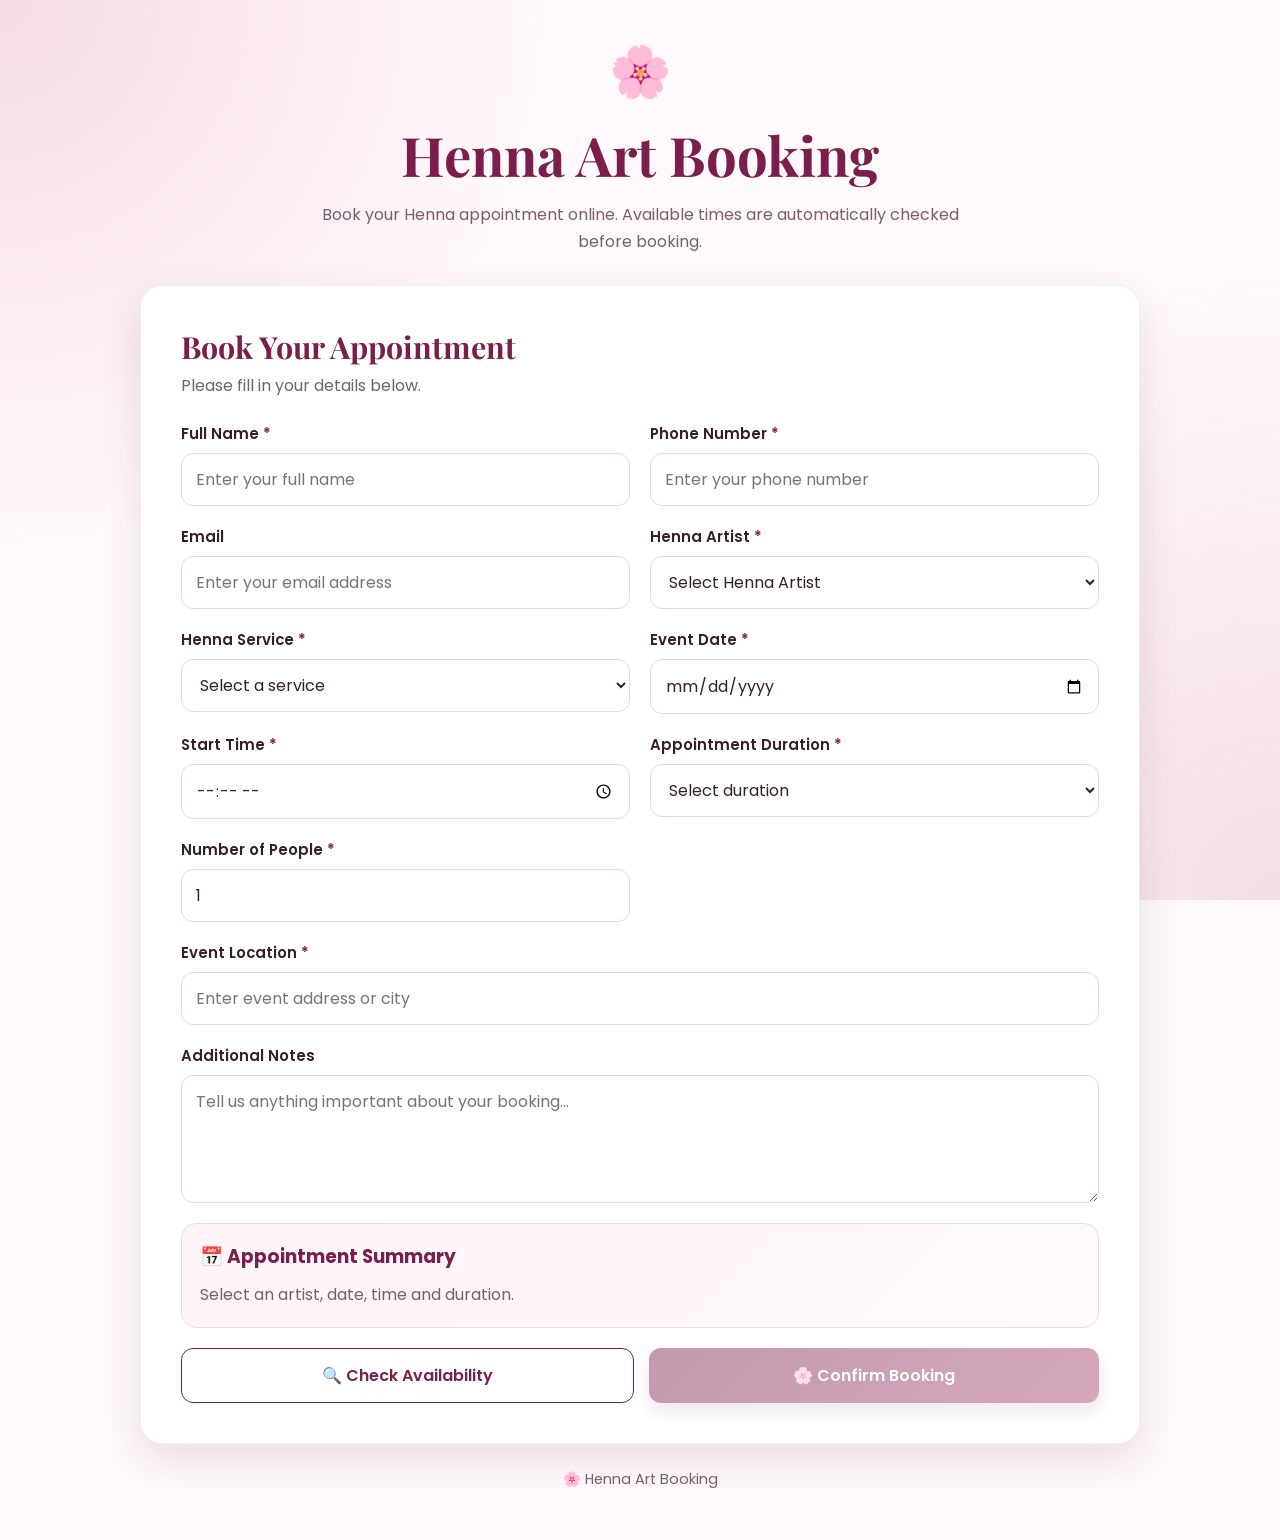
==== commit 845be552: "Refactor HTML structure and update content" ====
--- a/index.html
+++ b/index.html
@@ -1,3 +1,4 @@
+
 <!doctype html>
 <html lang="en">
 
@@ -17,133 +18,59 @@
           crossorigin>
 
     <link
-        href="https://fonts.googleapis.com/css2?family=DM+Sans:wght@400;500;600;700&family=Playfair+Display:wght@600;700&display=swap"
+        href="https://fonts.googleapis.com/css2?family=Playfair+Display:wght@600;700&family=Poppins:wght@400;500;600;700&display=swap"
         rel="stylesheet">
 
     <link rel="stylesheet" href="style.css">
 </head>
 
-
 <body>
 
-<!-- =========================================
-     DECORATIVE BACKGROUND
-========================================= -->
-
-<div class="background-decoration decoration-one"></div>
-<div class="background-decoration decoration-two"></div>
-<div class="background-decoration decoration-three"></div>
-
+<div class="page-background"></div>
 
 <main class="booking-page">
 
-
-    <!-- =========================================
-         HERO
-    ========================================= -->
-
+    <!-- HEADER -->
     <section class="hero">
 
-        <div class="hero-floral">
-            <span>✦</span>
-            <span>❀</span>
-            <span>✦</span>
+        <div class="henna-icon">🌸</div>
+
+        <h1>Henna Art Booking</h1>
+
+        <p>
+            Book your Henna appointment online.
+            Available times are automatically checked before booking.
+        </p>
+
+    </section>
+
+
+    <!-- BOOKING CARD -->
+    <section class="booking-card">
+
+        <div class="section-heading">
+
+            <h2>Book Your Appointment</h2>
+
+            <p>Please fill in your details below.</p>
+
         </div>
 
-        <div class="henna-icon">
-            🌸
+
+        <!-- STATUS -->
+        <div id="statusMessage"
+             class="status-message hidden">
         </div>
 
-        <div class="hero-label">
-            ✨ ORGANIC HENNA CREATIONS ✨
-        </div>
-
-        <h1>
-            Beautiful Henna.<br>
-            Beautiful Moments.
-        </h1>
-
-        <p>
-            Create your perfect henna experience.
-            Choose your artist, select your appointment,
-            and let us take care of the rest.
-        </p>
-
-        <div class="hero-divider">
-            <span></span>
-            ❈
-            <span></span>
-        </div>
-
-    </section>
-
-
-    <!-- =========================================
-         BOOKING CARD
-    ========================================= -->
-
-    <section class="booking-card">
-
-
-        <!-- TOP DECORATION -->
-
-        <div class="card-top-decoration">
-            <span>❀</span>
-            <span>✦</span>
-            <span>❀</span>
-        </div>
-
-
-        <!-- HEADING -->
-
-        <div class="section-heading">
-
-            <div class="heading-icon">
-                🌿
-            </div>
-
-            <div>
-
-                <div class="small-heading">
-                    YOUR EXPERIENCE
-                </div>
-
-                <h2>
-                    Book Your Appointment
-                </h2>
-
-                <p>
-                    Tell us a little about your special occasion.
-                </p>
-
-            </div>
-
-        </div>
-
-
-        <!-- STATUS -->
-
-        <div
-            id="statusMessage"
-            class="status-message hidden">
-        </div>
-
-
-        <!-- =========================================
-             FORM
-        ========================================= -->
-
+
+        <!-- BOOKING FORM -->
         <form id="bookingForm">
 
-
             <!-- CUSTOMER -->
-
             <div class="form-group">
 
                 <label for="customerName">
-                    <span class="label-icon">👤</span>
-                    Full Name
-                    <b>*</b>
+                    Full Name <span>*</span>
                 </label>
 
                 <input
@@ -156,13 +83,10 @@
 
 
             <!-- PHONE -->
-
             <div class="form-group">
 
                 <label for="phone">
-                    <span class="label-icon">📞</span>
-                    Phone Number
-                    <b>*</b>
+                    Phone Number <span>*</span>
                 </label>
 
                 <input
@@ -175,11 +99,9 @@
 
 
             <!-- EMAIL -->
-
             <div class="form-group">
 
                 <label for="email">
-                    <span class="label-icon">✉️</span>
                     Email
                 </label>
 
@@ -192,103 +114,82 @@
 
 
             <!-- ARTIST -->
-
             <div class="form-group">
 
                 <label for="artist">
-                    <span class="label-icon">🎨</span>
-                    Henna Artist
-                    <b>*</b>
-                </label>
-
-                <div class="select-wrapper">
-
-                    <select
-                        id="artist"
-                        required>
-
-                        <option value="">
-                            Choose your artist
-                        </option>
-
-                        <option value="Nirali">
-                            🌸 Nirali
-                        </option>
-
-                        <option value="Kaushika">
-                            🌺 Kaushika
-                        </option>
-
-                    </select>
-
-                </div>
+                    Henna Artist <span>*</span>
+                </label>
+
+                <select id="artist" required>
+
+                    <option value="">
+                        Select Henna Artist
+                    </option>
+
+                    <option value="Nirali">
+                        Nirali
+                    </option>
+
+                    <option value="Kaushika">
+                        Kaushika
+                    </option>
+
+                </select>
 
             </div>
 
 
             <!-- SERVICE -->
-
             <div class="form-group">
 
                 <label for="service">
-                    <span class="label-icon">✨</span>
-                    Henna Service
-                    <b>*</b>
-                </label>
-
-                <div class="select-wrapper">
-
-                    <select
-                        id="service"
-                        required>
-
-                        <option value="">
-                            Choose your service
-                        </option>
-
-                        <option value="Bridal Henna">
-                            Bridal Henna
-                        </option>
-
-                        <option value="Party Henna">
-                            Party Henna
-                        </option>
-
-                        <option value="Engagement Henna">
-                            Engagement Henna
-                        </option>
-
-                        <option value="Baby Shower Henna">
-                            Baby Shower Henna
-                        </option>
-
-                        <option value="Festival Henna">
-                            Festival Henna
-                        </option>
-
-                        <option value="Group Henna">
-                            Group Henna
-                        </option>
-
-                        <option value="Other">
-                            Other
-                        </option>
-
-                    </select>
-
-                </div>
+                    Henna Service <span>*</span>
+                </label>
+
+                <select id="service" required>
+
+                    <option value="">
+                        Select a service
+                    </option>
+
+                    <option value="Bridal Henna">
+                        Bridal Henna
+                    </option>
+
+                    <option value="Party Henna">
+                        Party Henna
+                    </option>
+
+                    <option value="Engagement Henna">
+                        Engagement Henna
+                    </option>
+
+                    <option value="Baby Shower Henna">
+                        Baby Shower Henna
+                    </option>
+
+                    <option value="Festival Henna">
+                        Festival Henna
+                    </option>
+
+                    <option value="Group Henna">
+                        Group Henna
+                    </option>
+
+                    <option value="Other">
+                        Other
+                    </option>
+
+                </select>
 
             </div>
 
 
             <!-- DATE -->
-
             <div class="form-group">
 
                 <label for="bookingDate">
-                    <span class="label-icon">📅</span>
-                    Event Date
-                    <b>*</b>
+                    Event Date <span>*</span>
                 </label>
 
                 <input
@@ -300,13 +201,10 @@
 
 
             <!-- START TIME -->
-
             <div class="form-group">
 
                 <label for="startTime">
-                    <span class="label-icon">🕐</span>
-                    Start Time
-                    <b>*</b>
+                    Start Time <span>*</span>
                 </label>
 
                 <input
@@ -318,72 +216,60 @@
 
 
             <!-- DURATION -->
-
             <div class="form-group">
 
                 <label for="duration">
-                    <span class="label-icon">⏳</span>
-                    Appointment Duration
-                    <b>*</b>
-                </label>
-
-                <div class="select-wrapper">
-
-                    <select
-                        id="duration"
-                        required>
-
-                        <option value="">
-                            Choose duration
-                        </option>
-
-                        <option value="1">
-                            1 Hour
-                        </option>
-
-                        <option value="1.5">
-                            1 Hour 30 Minutes
-                        </option>
-
-                        <option value="2">
-                            2 Hours
-                        </option>
-
-                        <option value="2.5">
-                            2 Hours 30 Minutes
-                        </option>
-
-                        <option value="3">
-                            3 Hours
-                        </option>
-
-                        <option value="4">
-                            4 Hours
-                        </option>
-
-                        <option value="5">
-                            5 Hours
-                        </option>
-
-                        <option value="6">
-                            6 Hours
-                        </option>
-
-                    </select>
-
-                </div>
+                    Appointment Duration <span>*</span>
+                </label>
+
+                <select id="duration" required>
+
+                    <option value="">
+                        Select duration
+                    </option>
+
+                    <option value="1">
+                        1 Hour
+                    </option>
+
+                    <option value="1.5">
+                        1 Hour 30 Minutes
+                    </option>
+
+                    <option value="2">
+                        2 Hours
+                    </option>
+
+                    <option value="2.5">
+                        2 Hours 30 Minutes
+                    </option>
+
+                    <option value="3">
+                        3 Hours
+                    </option>
+
+                    <option value="4">
+                        4 Hours
+                    </option>
+
+                    <option value="5">
+                        5 Hours
+                    </option>
+
+                    <option value="6">
+                        6 Hours
+                    </option>
+
+                </select>
 
             </div>
 
 
             <!-- PEOPLE -->
-
             <div class="form-group">
 
                 <label for="numberOfPeople">
-                    <span class="label-icon">👥</span>
-                    Number of People
-                    <b>*</b>
+                    Number of People <span>*</span>
                 </label>
 
                 <input
@@ -397,13 +283,10 @@
 
 
             <!-- LOCATION -->
-
             <div class="form-group full-width">
 
                 <label for="location">
-                    <span class="label-icon">📍</span>
-                    Event Location
-                    <b>*</b>
+                    Event Location <span>*</span>
                 </label>
 
                 <input
@@ -416,11 +299,9 @@
 
 
             <!-- NOTES -->
-
             <div class="form-group full-width">
 
                 <label for="notes">
-                    <span class="label-icon">📝</span>
                     Additional Notes
                 </label>
 
@@ -432,48 +313,21 @@
             </div>
 
 
-            <!-- =========================================
-                 SUMMARY
-            ========================================= -->
-
+            <!-- SUMMARY -->
             <div class="booking-summary full-width">
 
-                <div class="summary-header">
-
-                    <div class="summary-icon">
-                        📅
-                    </div>
-
-                    <div>
-
-                        <div class="summary-label">
-                            YOUR APPOINTMENT
-                        </div>
-
-                        <h3>
-                            Appointment Summary
-                        </h3>
-
-                    </div>
-
+                <h3>
+                    📅 Appointment Summary
+                </h3>
+
+                <div id="summaryContent">
+                    Select an artist, date, time and duration.
                 </div>
 
-
-                <div
-                    id="summaryContent"
-                    class="summary-content">
-
-                    Select an artist, date, time and duration.
-
-                </div>
-
-            </div>
-
-
-            <!-- =========================================
-                 BUTTONS
-            ========================================= -->
-
+            </div>
+
+
+            <!-- BUTTONS -->
             <div class="button-area full-width">
 
                 <button
@@ -481,9 +335,7 @@
                     id="checkAvailabilityBtn"
                     class="secondary-button">
 
-                    <span>🔍</span>
-
-                    Check Availability
+                    🔍 Check Availability
 
                 </button>
 
@@ -494,88 +346,38 @@
                     class="primary-button"
                     disabled>
 
-                    <span>🌸</span>
-
-                    Confirm Booking
+                    🌸 Confirm Booking
 
                 </button>
 
             </div>
 
-
-            <div class="form-note full-width">
-
-                🔒 Your appointment time is checked against
-                the selected artist's calendar.
-
-            </div>
-
-
         </form>
 
     </section>
 
 
-    <!-- =========================================
-         SUCCESS
-    ========================================= -->
-
+    <!-- SUCCESS -->
     <section
         id="successCard"
         class="success-card hidden">
 
-
-        <div class="success-floral">
-            ❀ ✦ ❀
+        <div class="success-icon">
+            ✓
         </div>
 
-
-        <div class="success-icon">
-
-            <span>✓</span>
-
-        </div>
-
-
-        <div class="success-label">
-            APPOINTMENT RESERVED
-        </div>
-
-
-        <h2>
-            🌸 Calendar Blocked!
-        </h2>
-
-
-        <p class="success-main-message">
-            Your requested time has been reserved.
-        </p>
-
-
-        <div class="deposit-notice">
-
-            <div class="deposit-icon">
-                💰
-            </div>
-
-            <div>
-
+        <h2>🌸 Calendar Blocked!</h2>
+            <p>
+                Your requested time has been reserved.
+            </p>
+            <p>
                 <strong>
                     Please make a deposit to confirm your booking.
                 </strong>
-
-                <p>
-                    Your appointment will be confirmed once
-                    the deposit is received.
-                </p>
-
-            </div>
-
-        </div>
-
-
-        <p class="success-secondary-message">
-            Your appointment has been added to the artist's calendar.
+            </p>
+
+        <p>
+            Your Henna appointment has been successfully added.
         </p>
 
 
@@ -584,8 +386,6 @@
             class="booking-details">
         </div>
 
-
-        <!-- WHATSAPP -->
 
         <a
             id="whatsappButton"
@@ -594,57 +394,34 @@
             rel="noopener"
             class="whatsapp-button">
 
-            <span>💬</span>
-
-            Continue to WhatsApp
-
-            <span class="button-arrow">
-                →
-            </span>
+            💬 Open WhatsApp Booking Message
 
         </a>
 
 
         <button
             id="newBookingBtn"
-            class="secondary-button new-booking-button">
-
-            <span>＋</span>
-
-            Create Another Booking
+            class="secondary-button">
+
+            + Create Another Booking
 
         </button>
 
-
     </section>
 
 
-    <!-- =========================================
-         FOOTER
-    ========================================= -->
-
     <footer>
 
-        <div class="footer-decoration">
-            ✦ ❀ ✦
-        </div>
-
         <p>
-            🌸 Organic Henna Creations
+            🌸 Henna Art Booking
         </p>
 
-        <span>
-            Beautiful Henna • Beautiful Moments
-        </span>
-
     </footer>
 
-
 </main>
 
 
 <script src="app.js"></script>
 
 </body>
-
 </html>
--- a/style.css
+++ b/style.css
@@ -498,4 +498,3 @@
         padding: 14px;
     }
 }
-
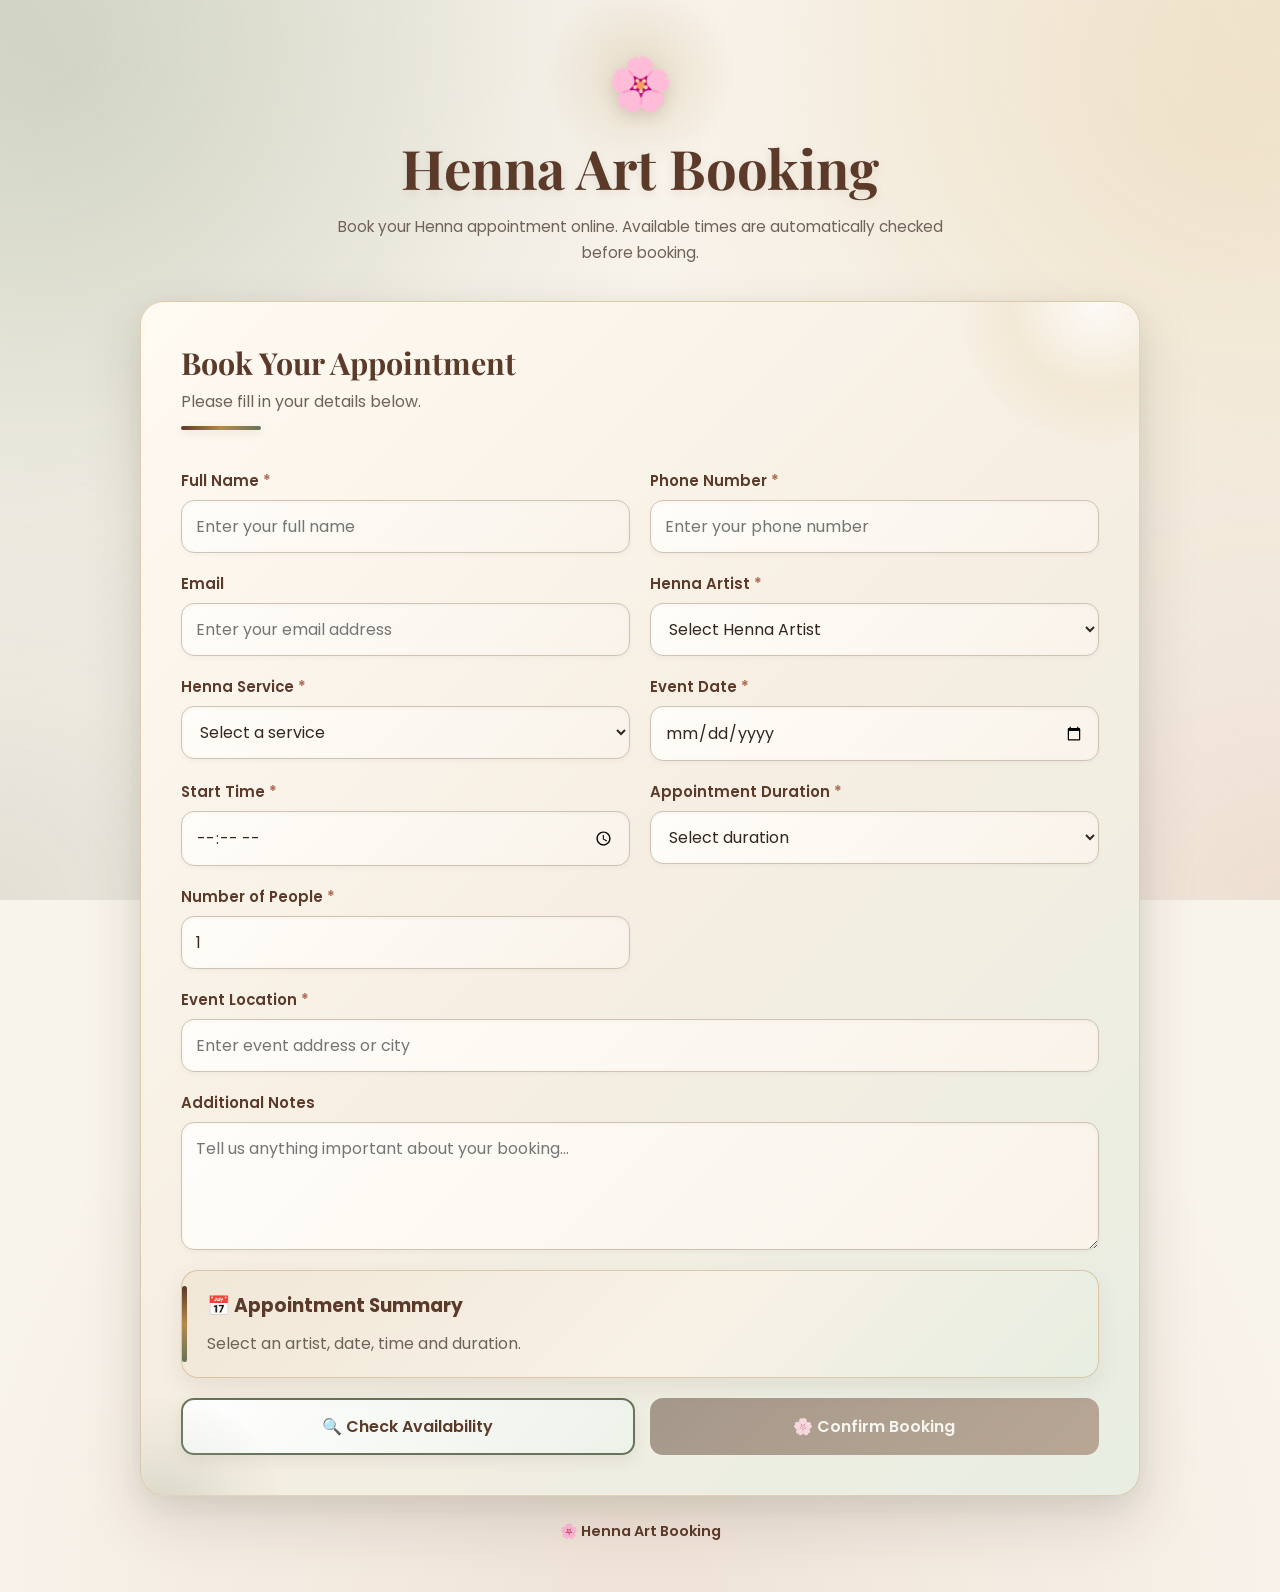
==== commit 30e93916: "Update duration options in index.html Removed options for 1 Hour and 1 Hour 30 Minutes, added option" ====
--- a/index.html
+++ b/index.html
@@ -227,15 +227,7 @@
                     <option value="">
                         Select duration
                     </option>
-
-                    <option value="1">
-                        1 Hour
-                    </option>
-
-                    <option value="1.5">
-                        1 Hour 30 Minutes
-                    </option>
-
+                    
                     <option value="2">
                         2 Hours
                     </option>
@@ -258,6 +250,10 @@
 
                     <option value="6">
                         6 Hours
+                    </option>
+
+                    <option value="More than 6">
+                        More than 6 Hours
                     </option>
 
                 </select>
--- a/style.css
+++ b/style.css
@@ -1,23 +1,76 @@
 /* =========================================
-   GLOBAL
+   HENNA ART BOOKING
+   WARM EARTHY LUXURY THEME
+========================================= */
+
+
+/* =========================================
+   COLOR VARIABLES
 ========================================= */
 
 :root {
-    --primary: #7a1f4b;
-    --primary-dark: #571231;
-    --secondary: #c57a9b;
-    --accent: #f3d6e2;
-    --light: #fff9fb;
+
+    /* Main Brand Colors */
+    --primary: #5b3a29;
+    --primary-dark: #3f281d;
+
+    /* Botanical / Henna Green */
+    --secondary: #66745a;
+    --secondary-dark: #4d5a43;
+
+    --sage-light: #aeb9a0;
+    --sage-pale: #e8ede3;
+
+    /* Luxury Gold */
+    --gold: #b58a4a;
+    --gold-light: #ead8b5;
+
+    /* Warm Accent */
+    --accent: #c58f6f;
+    --terracotta: #a9684f;
+    --terracotta-light: #ead1c3;
+
+    /* Page */
+    --light: #f8f3eb;
     --white: #ffffff;
-    --text: #35202a;
-    --muted: #74616a;
-    --border: #ead8e0;
-    --success: #287a4d;
-    --success-bg: #e8f7ee;
-    --error: #b3261e;
-    --error-bg: #fdecea;
-    --shadow: 0 15px 40px rgba(80, 25, 50, 0.12);
-}
+
+    /* Cards */
+    --card-light: #fffaf3;
+    --card-cream: #f4eadb;
+    --card-sage: #dfe7d8;
+
+    /* Inputs */
+    --input-bg: #fffdf9;
+    --input-border: #cfc4b4;
+
+    /* Text */
+    --text: #34261f;
+    --muted: #6f6259;
+
+    /* Borders */
+    --border: #d8cdbd;
+
+    /* Success */
+    --success: #3f704b;
+    --success-bg: #edf5ed;
+
+    /* Error */
+    --error: #a3473f;
+    --error-bg: #f9ece9;
+
+    /* Loading */
+    --loading: #87682f;
+    --loading-bg: #f8f0dd;
+
+    /* Shadows */
+    --shadow:
+        0 20px 55px rgba(63, 40, 29, 0.14);
+}
+
+
+/* =========================================
+   GLOBAL RESET
+========================================= */
 
 * {
     box-sizing: border-box;
@@ -25,41 +78,98 @@
     padding: 0;
 }
 
+
 html {
     width: 100%;
     overflow-x: hidden;
 }
 
+
 body {
+
     min-height: 100vh;
     width: 100%;
+
     font-family: "Poppins", sans-serif;
+
     color: var(--text);
-    background: var(--light);
+
+    background:
+
+        radial-gradient(
+            circle at 5% 5%,
+            rgba(174, 185, 160, 0.35),
+            transparent 32%
+        ),
+
+        radial-gradient(
+            circle at 95% 8%,
+            rgba(234, 216, 181, 0.45),
+            transparent 30%
+        ),
+
+        radial-gradient(
+            circle at 50% 100%,
+            rgba(197, 143, 111, 0.16),
+            transparent 40%
+        ),
+
+        var(--light);
+
     overflow-x: hidden;
 }
 
+
+/* =========================================
+   PAGE BACKGROUND
+========================================= */
+
 .page-background {
+
     position: fixed;
+
     inset: 0;
+
     z-index: -1;
 
     background:
+
         radial-gradient(
             circle at top left,
-            rgba(243, 214, 226, 0.8),
+            rgba(174, 185, 160, 0.30),
+            transparent 34%
+        ),
+
+        radial-gradient(
+            circle at top right,
+            rgba(234, 216, 181, 0.35),
+            transparent 32%
+        ),
+
+        radial-gradient(
+            circle at bottom right,
+            rgba(197, 143, 111, 0.20),
             transparent 35%
         ),
+
         radial-gradient(
-            circle at bottom right,
-            rgba(197, 122, 155, 0.2),
-            transparent 40%
-        );
-}
+            circle at bottom left,
+            rgba(102, 116, 90, 0.15),
+            transparent 30%
+        );
+}
+
+
+/* =========================================
+   PAGE CONTAINER
+========================================= */
 
 .booking-page {
+
     width: min(100% - 30px, 1000px);
+
     margin: 0 auto;
+
     padding: 35px 0 50px;
 }
 
@@ -69,349 +179,929 @@
 ========================================= */
 
 .hero {
+
+    position: relative;
+
     text-align: center;
+
     margin-bottom: 30px;
-}
+
+    padding: 10px 15px 5px;
+}
+
+
+/* Decorative glow */
+
+.hero::before {
+
+    content: "";
+
+    position: absolute;
+
+    width: 190px;
+    height: 190px;
+
+    top: -55px;
+    left: 50%;
+
+    transform: translateX(-50%);
+
+    background:
+
+        radial-gradient(
+            circle,
+            rgba(181, 138, 74, 0.20),
+            transparent 70%
+        );
+
+    border-radius: 50%;
+
+    z-index: -1;
+}
+
+
+/* Henna Icon */
 
 .henna-icon {
-    font-size: 50px;
+
+    font-size: 52px;
+
     margin-bottom: 8px;
-}
+
+    filter:
+        drop-shadow(
+            0 5px 8px rgba(91, 58, 41, 0.18)
+        );
+}
+
+
+/* Hero Heading */
 
 .hero h1 {
+
     font-family: "Playfair Display", serif;
+
     color: var(--primary);
+
     font-size: clamp(2rem, 5vw, 3.4rem);
+
     margin-bottom: 10px;
-}
+
+    text-shadow:
+        0 3px 10px rgba(91, 58, 41, 0.10);
+}
+
 
 .hero p {
+
     max-width: 650px;
+
     margin: auto;
+
     color: var(--muted);
+
     line-height: 1.7;
-}
-
-
-/* =========================================
-   CARDS
+
+    font-size: 0.96rem;
+}
+
+
+/* =========================================
+   MAIN BOOKING CARD
 ========================================= */
 
 .booking-card,
 .success-card {
-    background: var(--white);
-    border-radius: 22px;
+
+    position: relative;
+
+    background:
+
+        linear-gradient(
+            135deg,
+            #fffaf2 0%,
+            #f6eee2 50%,
+            #e8eee2 100%
+        );
+
+    border-radius: 24px;
+
     padding: clamp(20px, 4vw, 40px);
-    box-shadow: var(--shadow);
-    border: 1px solid rgba(122, 31, 75, 0.08);
-}
+
+    border:
+        1px solid rgba(181, 138, 74, 0.35);
+
+    box-shadow:
+
+        0 25px 60px rgba(63, 40, 29, 0.14),
+
+        0 8px 25px rgba(102, 116, 90, 0.10);
+
+    overflow: hidden;
+}
+
+
+/* Upper-right glow */
+
+.booking-card::before,
+.success-card::before {
+
+    content: "";
+
+    position: absolute;
+
+    width: 280px;
+    height: 280px;
+
+    top: -140px;
+    right: -100px;
+
+    background:
+
+        radial-gradient(
+            circle,
+            rgba(255, 255, 255, 0.75) 0%,
+            rgba(234, 216, 181, 0.30) 45%,
+            transparent 75%
+        );
+
+    border-radius: 50%;
+
+    pointer-events: none;
+}
+
+
+/* Lower-left glow */
+
+.booking-card::after,
+.success-card::after {
+
+    content: "";
+
+    position: absolute;
+
+    width: 240px;
+    height: 240px;
+
+    bottom: -140px;
+    left: -100px;
+
+    background:
+
+        radial-gradient(
+            circle,
+            rgba(102, 116, 90, 0.20) 0%,
+            rgba(174, 185, 160, 0.12) 45%,
+            transparent 75%
+        );
+
+    border-radius: 50%;
+
+    pointer-events: none;
+}
+
+
+/* =========================================
+   SECTION HEADING
+========================================= */
 
 .section-heading {
+
+    position: relative;
+
     margin-bottom: 25px;
-}
+
+    padding-bottom: 15px;
+}
+
 
 .section-heading h2 {
+
     font-family: "Playfair Display", serif;
+
     font-size: 1.9rem;
+
     color: var(--primary);
+
     margin-bottom: 6px;
 }
 
+
 .section-heading p {
+
     color: var(--muted);
 }
 
 
+/* Decorative line */
+
+.section-heading::after {
+
+    content: "";
+
+    display: block;
+
+    width: 80px;
+    height: 4px;
+
+    margin-top: 12px;
+
+    border-radius: 10px;
+
+    background:
+
+        linear-gradient(
+            90deg,
+            var(--primary),
+            var(--gold),
+            var(--secondary)
+        );
+
+    box-shadow:
+        0 3px 8px rgba(91, 58, 41, 0.14);
+}
+
+
 /* =========================================
    FORM
 ========================================= */
 
 #bookingForm {
+
     display: grid;
-    grid-template-columns: repeat(2, minmax(0, 1fr));
+
+    grid-template-columns:
+        repeat(2, minmax(0, 1fr));
+
     gap: 20px;
 }
 
+
 .form-group {
+
     display: flex;
+
     flex-direction: column;
+
     min-width: 0;
 }
 
+
 .full-width {
+
     grid-column: 1 / -1;
 }
 
+
+/* =========================================
+   LABELS
+========================================= */
+
 label {
+
     font-weight: 600;
+
     margin-bottom: 8px;
+
     font-size: 0.93rem;
-}
+
+    color: var(--primary);
+}
+
 
 label span {
-    color: var(--primary);
-}
+
+    color: var(--terracotta);
+}
+
+
+/* =========================================
+   INPUTS / SELECT / TEXTAREA
+========================================= */
 
 input,
 select,
 textarea {
+
     width: 100%;
+
     max-width: 100%;
 
-    border: 1px solid var(--border);
-    border-radius: 12px;
+    border:
+        1px solid var(--input-border);
+
+    border-radius: 13px;
 
     padding: 13px 14px;
 
     font: inherit;
+
     color: var(--text);
 
-    background: #fff;
+    background:
+        linear-gradient(
+            135deg,
+            #fffdf9,
+            #f9f3ea
+        );
 
     outline: none;
 
+    box-shadow:
+
+        inset
+        0 1px 4px rgba(63, 40, 29, 0.04),
+
+        0 2px 5px rgba(63, 40, 29, 0.04);
+
     transition:
+
         border-color 0.2s ease,
-        box-shadow 0.2s ease;
-}
+        box-shadow 0.2s ease,
+        background 0.2s ease,
+        transform 0.2s ease;
+}
+
 
 textarea {
+
     resize: vertical;
 }
+
+
+/* =========================================
+   INPUT HOVER
+========================================= */
+
+input:hover,
+select:hover,
+textarea:hover {
+
+    border-color: var(--secondary);
+
+    background:
+        linear-gradient(
+            135deg,
+            #ffffff,
+            #f3f6ef
+        );
+
+    box-shadow:
+        0 4px 12px rgba(63, 40, 29, 0.07);
+}
+
+
+/* =========================================
+   INPUT FOCUS
+========================================= */
 
 input:focus,
 select:focus,
 textarea:focus {
-    border-color: var(--primary);
-
-    box-shadow:
-        0 0 0 4px rgba(122, 31, 75, 0.1);
-}
-
-
-/* =========================================
-   SUMMARY
+
+    border-color: var(--gold);
+
+    background: #fffefa;
+
+    box-shadow:
+
+        0 0 0 4px
+        rgba(181, 138, 74, 0.13),
+
+        0 7px 18px
+        rgba(63, 40, 29, 0.09);
+
+    transform: translateY(-1px);
+}
+
+
+/* =========================================
+   SELECT DROPDOWNS
+========================================= */
+
+select {
+
+    cursor: pointer;
+}
+
+
+/* =========================================
+   APPOINTMENT SUMMARY
 ========================================= */
 
 .booking-summary {
+
+    position: relative;
+
     width: 100%;
 
     background:
-        linear-gradient(
-            135deg,
-            #fff4f8,
-            #fffafa
-        );
-
-    border: 1px solid var(--accent);
-
-    border-radius: 15px;
-
-    padding: 18px;
+
+        linear-gradient(
+            135deg,
+            #f1e7d7 0%,
+            #f8f1e6 55%,
+            #e7eee1 100%
+        );
+
+    border:
+        1px solid rgba(181, 138, 74, 0.38);
+
+    border-radius: 17px;
+
+    padding: 20px;
 
     overflow-wrap: anywhere;
-}
+
+    box-shadow:
+
+        0 10px 25px
+        rgba(63, 40, 29, 0.08);
+}
+
+
+/* Decorative left border */
+
+.booking-summary::before {
+
+    content: "";
+
+    position: absolute;
+
+    left: 0;
+
+    top: 15px;
+    bottom: 15px;
+
+    width: 5px;
+
+    border-radius: 10px;
+
+    background:
+
+        linear-gradient(
+            180deg,
+            var(--primary),
+            var(--gold),
+            var(--secondary)
+        );
+}
+
 
 .booking-summary h3 {
+
     color: var(--primary);
+
     margin-bottom: 10px;
-}
+
+    padding-left: 5px;
+}
+
 
 #summaryContent {
+
     color: var(--muted);
+
     line-height: 1.7;
-}
-
-
-/* =========================================
-   BUTTONS
+
+    padding-left: 5px;
+}
+
+
+/* =========================================
+   BUTTON AREA
 ========================================= */
 
 .button-area {
+
     display: flex;
+
     gap: 15px;
+
     flex-wrap: wrap;
 }
+
+
+/* =========================================
+   ALL BUTTONS
+========================================= */
 
 button,
 .whatsapp-button {
+
     border: none;
-    border-radius: 12px;
+
+    border-radius: 13px;
 
     padding: 14px 20px;
 
     font: inherit;
+
     font-weight: 600;
 
     cursor: pointer;
 
     text-decoration: none;
+
     text-align: center;
 
     transition:
+
         transform 0.2s ease,
         box-shadow 0.2s ease,
         opacity 0.2s ease;
 }
 
+
 button:hover,
 .whatsapp-button:hover {
-    transform: translateY(-2px);
-}
+
+    transform: translateY(-3px);
+}
+
+
+button:active,
+.whatsapp-button:active {
+
+    transform: translateY(0);
+}
+
 
 button:disabled {
+
     cursor: not-allowed;
 }
 
+
+/* =========================================
+   CONFIRM BOOKING BUTTON
+========================================= */
+
 .primary-button {
+
     flex: 1;
+
     min-width: 220px;
 
+    color: #ffffff;
+
+    background:
+
+        linear-gradient(
+            135deg,
+            #4b3023,
+            #65402d,
+            #7d5038
+        );
+
+    box-shadow:
+
+        0 10px 22px
+        rgba(63, 40, 29, 0.25);
+}
+
+
+.primary-button:hover {
+
+    box-shadow:
+
+        0 13px 30px
+        rgba(63, 40, 29, 0.32),
+
+        0 0 20px
+        rgba(181, 138, 74, 0.16);
+}
+
+
+.primary-button:disabled {
+
+    opacity: 0.45;
+
+    transform: none;
+
+    box-shadow: none;
+}
+
+
+/* =========================================
+   CHECK AVAILABILITY BUTTON
+========================================= */
+
+.secondary-button {
+
+    flex: 1;
+
+    min-width: 220px;
+
+    color: var(--primary);
+
+    background:
+
+        linear-gradient(
+            135deg,
+            #ffffff,
+            #edf2e9
+        );
+
+    border:
+        2px solid var(--secondary);
+
+    box-shadow:
+
+        0 6px 16px
+        rgba(63, 40, 29, 0.08);
+}
+
+
+.secondary-button:hover {
+
+    background:
+
+        linear-gradient(
+            135deg,
+            #edf2e9,
+            #f5ead9
+        );
+
+    box-shadow:
+
+        0 9px 22px
+        rgba(63, 40, 29, 0.13);
+}
+
+
+/* =========================================
+   WHATSAPP BUTTON
+========================================= */
+
+.whatsapp-button {
+
+    display: block;
+
+    width: 100%;
+
+    margin-top: 20px;
+
     color: white;
 
     background:
-        linear-gradient(
-            135deg,
-            var(--primary),
-            #a33d6d
-        );
-
-    box-shadow:
-        0 8px 18px rgba(122, 31, 75, 0.25);
-}
-
-.primary-button:disabled {
-    opacity: 0.45;
-    transform: none;
-}
-
-.secondary-button {
-    flex: 1;
-    min-width: 220px;
+
+        linear-gradient(
+            135deg,
+            #247a45,
+            #2e9657,
+            #3aaa68
+        );
+
+    box-shadow:
+
+        0 9px 22px
+        rgba(47, 150, 87, 0.20);
+}
+
+
+.whatsapp-button:hover {
+
+    box-shadow:
+
+        0 12px 27px
+        rgba(47, 150, 87, 0.28);
+}
+
+
+/* =========================================
+   STATUS MESSAGE
+========================================= */
+
+.status-message {
+
+    margin-bottom: 20px;
+
+    padding: 14px 16px;
+
+    border-radius: 13px;
+
+    font-weight: 500;
+
+    overflow-wrap: anywhere;
+}
+
+
+/* =========================================
+   SUCCESS STATUS
+========================================= */
+
+.status-message.success {
+
+    background:
+
+        linear-gradient(
+            135deg,
+            #e6f1e5,
+            #f5faf3
+        );
+
+    color: var(--success);
+
+    border:
+        1px solid rgba(63, 112, 75, 0.25);
+
+    box-shadow:
+
+        0 5px 15px
+        rgba(63, 112, 75, 0.08);
+}
+
+
+/* =========================================
+   ERROR STATUS
+========================================= */
+
+.status-message.error {
+
+    background:
+
+        linear-gradient(
+            135deg,
+            #f8e6e3,
+            #fff5f3
+        );
+
+    color: var(--error);
+
+    border:
+        1px solid rgba(163, 71, 63, 0.22);
+}
+
+
+/* =========================================
+   LOADING STATUS
+========================================= */
+
+.status-message.loading {
+
+    background:
+
+        linear-gradient(
+            135deg,
+            #f6ecd4,
+            #fffaf0
+        );
+
+    color: var(--loading);
+
+    border:
+        1px solid rgba(181, 138, 74, 0.25);
+}
+
+
+/* =========================================
+   SUCCESS CARD
+========================================= */
+
+.success-card {
+
+    margin-top: 30px;
+
+    text-align: center;
+
+    background:
+
+        linear-gradient(
+            135deg,
+            #eef2e8 0%,
+            #f7efe2 50%,
+            #ead8c5 100%
+        );
+}
+
+
+/* =========================================
+   SUCCESS ICON
+========================================= */
+
+.success-icon {
+
+    width: 75px;
+    height: 75px;
+
+    margin: 0 auto 15px;
+
+    display: grid;
+
+    place-items: center;
+
+    border-radius: 50%;
+
+    background:
+
+        linear-gradient(
+            135deg,
+            #e0eee0,
+            #f7fbf4
+        );
+
+    color: var(--success);
+
+    font-size: 2rem;
+
+    font-weight: 700;
+
+    border:
+        3px solid rgba(63, 112, 75, 0.12);
+
+    box-shadow:
+
+        0 8px 22px
+        rgba(63, 112, 75, 0.14);
+}
+
+
+/* =========================================
+   SUCCESS HEADING
+========================================= */
+
+.success-card h2 {
 
     color: var(--primary);
 
-    background: #fff;
-
-    border: 1px solid var(--primary);
-}
-
-.whatsapp-button {
-    display: block;
-    width: 100%;
-    margin-top: 20px;
-
-    color: white;
-    background: #25d366;
-}
-
-
-/* =========================================
-   STATUS
-========================================= */
-
-.status-message {
-    margin-bottom: 20px;
-
-    padding: 14px 16px;
-
-    border-radius: 12px;
-
-    font-weight: 500;
+    margin-bottom: 8px;
+
+    font-family: "Playfair Display", serif;
+}
+
+
+.success-card > p {
+
+    color: var(--muted);
+}
+
+
+/* =========================================
+   BOOKING DETAILS
+========================================= */
+
+.booking-details {
+
+    margin-top: 22px;
+
+    padding: 20px;
+
+    border-radius: 16px;
+
+    background:
+
+        linear-gradient(
+            135deg,
+            #fffaf3,
+            #f2e9dc
+        );
+
+    border:
+        1px solid rgba(181, 138, 74, 0.25);
+
+    text-align: left;
+
+    line-height: 1.9;
 
     overflow-wrap: anywhere;
-}
-
-.status-message.success {
-    background: var(--success-bg);
-    color: var(--success);
-
-    border:
-        1px solid rgba(40, 122, 77, 0.2);
-}
-
-.status-message.error {
-    background: var(--error-bg);
-    color: var(--error);
-
-    border:
-        1px solid rgba(179, 38, 30, 0.2);
-}
-
-.status-message.loading {
-    background: #fff8dc;
-    color: #7b5c00;
-}
-
-
-/* =========================================
-   SUCCESS
-========================================= */
-
-.success-card {
-    margin-top: 30px;
+
+    box-shadow:
+
+        inset
+        0 1px 8px
+        rgba(63, 40, 29, 0.04),
+
+        0 6px 16px
+        rgba(63, 40, 29, 0.06);
+}
+
+
+/* =========================================
+   UTILITIES
+========================================= */
+
+.hidden {
+
+    display: none !important;
+}
+
+
+/* =========================================
+   FOOTER
+========================================= */
+
+footer {
+
     text-align: center;
-}
-
-.success-icon {
-    width: 70px;
-    height: 70px;
-
-    margin: 0 auto 15px;
-
-    display: grid;
-    place-items: center;
-
-    border-radius: 50%;
-
-    background: var(--success-bg);
-    color: var(--success);
-
-    font-size: 2rem;
-    font-weight: 700;
-}
-
-.success-card h2 {
-    color: var(--success);
-    margin-bottom: 8px;
-}
-
-.success-card > p {
-    color: var(--muted);
-}
-
-.booking-details {
-    margin-top: 22px;
-
-    padding: 20px;
-
-    border-radius: 15px;
-
-    background: #fff9fb;
-
-    text-align: left;
-
-    line-height: 1.9;
-
-    overflow-wrap: anywhere;
-}
-
-
-/* =========================================
-   UTILITIES
-========================================= */
-
-.hidden {
-    display: none !important;
-}
-
-footer {
-    text-align: center;
+
     margin-top: 25px;
 
-    color: var(--muted);
+    color: var(--primary);
 
     font-size: 0.9rem;
+
+    font-weight: 600;
 }
 
 
@@ -422,56 +1112,89 @@
 @media (max-width: 700px) {
 
     .booking-page {
+
         width: calc(100% - 20px);
+
         max-width: 100%;
+
         padding-top: 20px;
     }
 
+
     #bookingForm {
+
         grid-template-columns: 1fr;
+
         gap: 18px;
     }
 
+
     .full-width {
+
         grid-column: auto;
     }
 
+
     .button-area {
+
         flex-direction: column;
     }
+
 
     .primary-button,
     .secondary-button {
+
         width: 100%;
+
         min-width: 0;
+
         flex: none;
     }
+
 
     .booking-card,
     .success-card {
+
         width: 100%;
-        border-radius: 16px;
+
+        border-radius: 18px;
+
         padding: 20px;
     }
 
+
     .hero h1 {
+
         font-size: 2rem;
     }
 
+
     .hero p {
+
         font-size: 0.9rem;
     }
+
 
     input,
     select,
     textarea {
+
         font-size: 16px;
     }
 
+
     .booking-details {
+
         padding: 16px;
+
         font-size: 0.92rem;
     }
+
+
+    .booking-summary {
+
+        padding: 17px;
+    }
 }
 
 
@@ -482,19 +1205,27 @@
 @media (max-width: 380px) {
 
     .booking-page {
+
         width: calc(100% - 12px);
     }
+
 
     .booking-card,
     .success-card {
+
         padding: 15px;
     }
 
+
     .hero h1 {
+
         font-size: 1.8rem;
     }
 
+
     .booking-summary {
+
         padding: 14px;
     }
 }
+
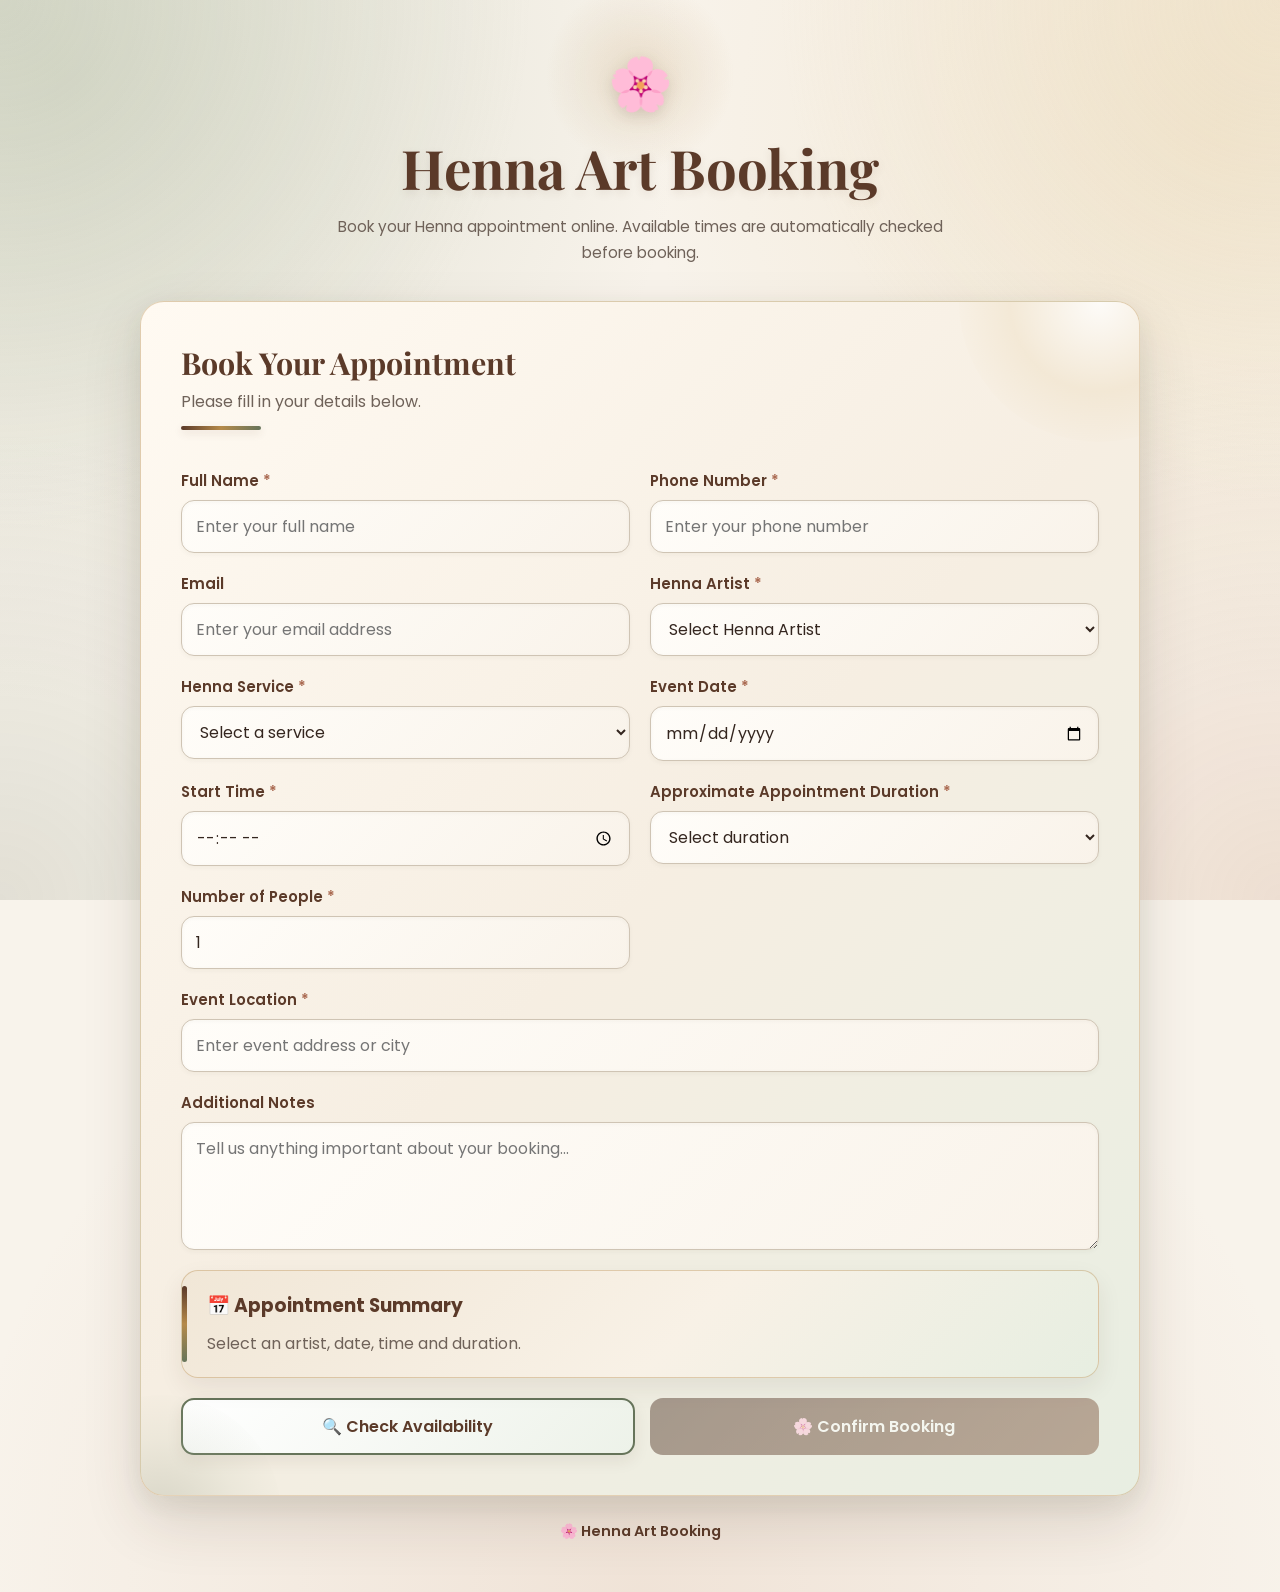
==== commit 56582ccc: "Modify appointment duration label and options Updated the label for appointment duration and removed" ====
--- a/index.html
+++ b/index.html
@@ -219,7 +219,7 @@
             <div class="form-group">
 
                 <label for="duration">
-                    Appointment Duration <span>*</span>
+                    Approximate Appointment Duration <span>*</span>
                 </label>
 
                 <select id="duration" required>
@@ -230,10 +230,6 @@
                     
                     <option value="2">
                         2 Hours
-                    </option>
-
-                    <option value="2.5">
-                        2 Hours 30 Minutes
                     </option>
 
                     <option value="3">
